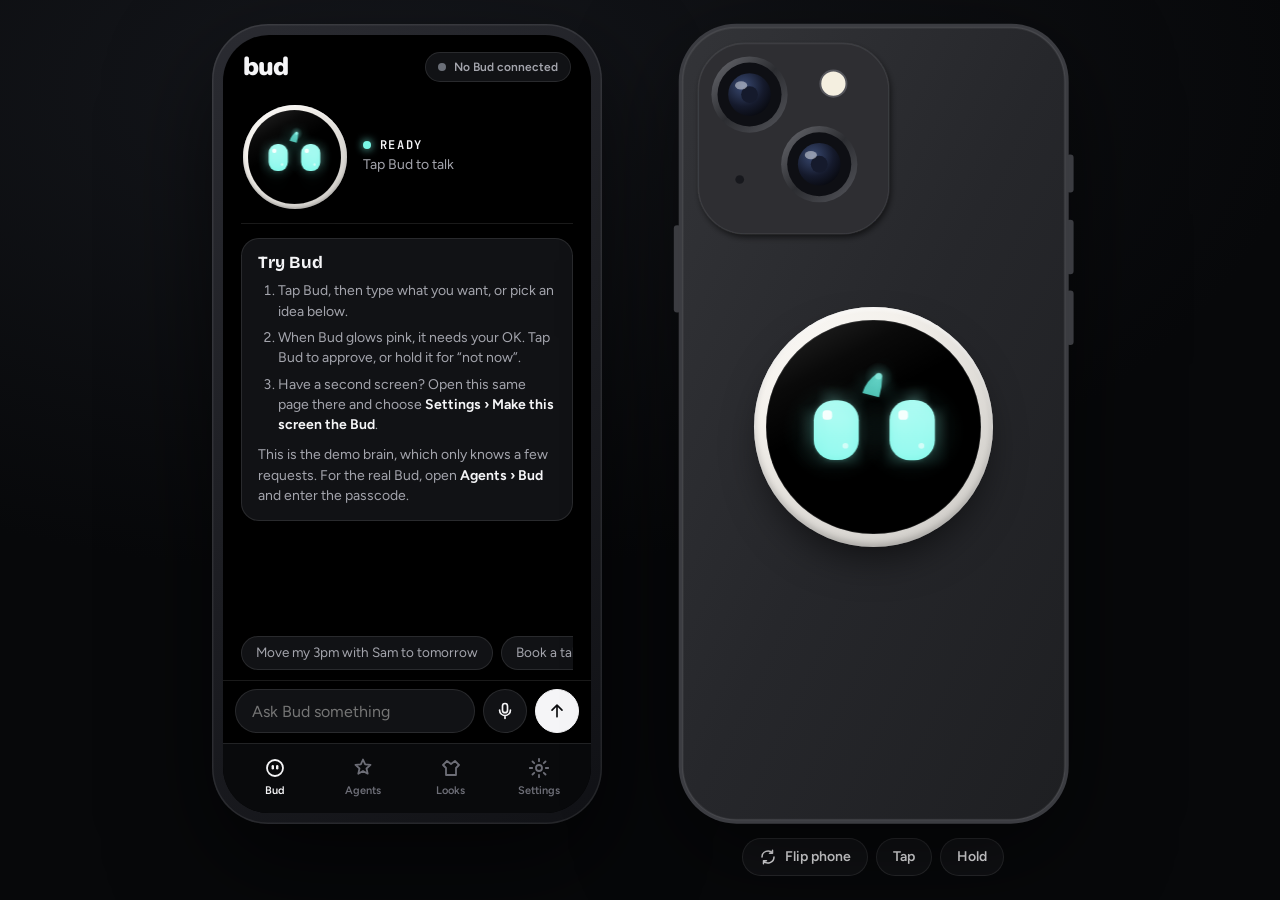
==== app/index.html @ 018431e0 "Publish meetbud.app (2026-10-30 19:27 UTC) Co-Authored-By: Claude Opus 5.5 <noreply@anthropic.com>" ====
<!doctype html>
<html lang="en">
<head>
<meta charset="utf-8">
<meta name="viewport" content="width=device-width, initial-scale=1, viewport-fit=cover">
<title>Bud</title>
<meta name="description" content="The Bud companion app prototype, with a Bud emulator.">
<meta name="theme-color" content="#000000">
<meta name="apple-mobile-web-app-capable" content="yes">
<meta name="mobile-web-app-capable" content="yes">
<meta name="apple-mobile-web-app-status-bar-style" content="black-translucent">
<meta name="apple-mobile-web-app-title" content="Bud">
<link rel="manifest" href="manifest.webmanifest">
<link rel="icon" href="icon.svg" type="image/svg+xml">
<link rel="apple-touch-icon" href="icon-180.png">
<link rel="preconnect" href="https://fonts.googleapis.com">
<link rel="preconnect" href="https://fonts.gstatic.com" crossorigin>
<link rel="stylesheet" href="https://fonts.googleapis.com/css2?family=Bricolage+Grotesque:opsz,wght@12..96,500..800&family=Figtree:wght@400..700&family=JetBrains+Mono:wght@500;600&family=Nunito:wght@800;900&display=swap">
<link rel="stylesheet" href="app.css">
</head>
<body>
<div class="studio" id="studio">
  <!-- ======================================================= the app -->
  <section class="phone" id="phone" aria-label="Bud app">
    <div class="app">
      <header class="bar">
        <span class="wordmark">bud</span>
        <button class="device-chip" id="deviceChip" type="button" data-go="settings"><span class="led"></span><span id="deviceText">No Bud connected</span></button>
      </header>

      <main class="pages">
        <!-- home -->
        <section class="page" id="page-home" aria-label="Home">
          <div class="home-top">
            <button class="bud bud-app" id="appBud" type="button" aria-label="Tap Bud to talk"><span class="bud-glass"><span class="bud-screen"></span></span></button>
            <div class="home-status">
              <p class="status" id="status"><span class="led"></span><span id="statusText">Ready</span></p>
              <p class="status-sub" id="statusSub">Tap Bud to talk</p>
            </div>
          </div>
          <div class="try" id="tryCard">
            <p class="try-t">Try Bud</p>
            <ol>
              <li>Tap Bud, then type what you want, or pick an idea below.</li>
              <li>When Bud glows pink, it needs your OK. Tap Bud to approve, or hold it for “not now”.</li>
              <li>Have a second screen? Open this same page there and choose <b>Settings › Make this screen the Bud</b>.</li>
            </ol>
            <p class="try-demo" id="tryDemo" hidden>This is the demo brain, which only knows a few requests. For the real Bud, open <b>Agents › Bud</b> and enter the passcode.</p>
          </div>
          <div class="feed" id="feed" aria-live="polite"></div>
          <div class="suggest" id="suggest" aria-label="Try saying"></div>
        </section>

        <!-- agents -->
        <section class="page" id="page-agents" aria-label="Agents" hidden>
          <h2>Bud’s brain</h2>
          <p class="hint">Bud works with the model you pick. Same tools, same approvals, any brain.</p>
          <div class="prov-list" id="provList" role="radiogroup" aria-label="Model"></div>
          <div class="prov-config" id="provConfig">
            <div class="field">
              <label for="provKey" id="provKeyLabel">API key</label>
              <input id="provKey" type="password" autocomplete="off" spellcheck="false" placeholder="Paste your key">
            </div>
            <div class="field">
              <label for="provModel">Model</label>
              <input id="provModel" type="text" autocomplete="off" spellcheck="false">
            </div>
            <p class="hint small" id="provNote">Your key stays in this browser and goes only to that provider. For a real launch, keys live on Bud’s server, not in the app.</p>
          </div>
          <h2>Your agents</h2>
          <p class="hint">Use ChatGPT, Claude or another agent? Connect it to Bud: it shows its work on Bud’s face and waits for your tap before it acts.</p>
          <div class="group">
            <label class="row"><span>Bud Connect</span><input type="checkbox" id="connectOn" role="switch"></label>
          </div>
          <div class="prov-config" id="connectConfig" hidden>
            <div class="field">
              <label for="connectServer">Server</label>
              <input id="connectServer" type="url" inputmode="url" autocomplete="off" spellcheck="false" placeholder="https://bud-connect.example.workers.dev">
            </div>
            <div class="field">
              <label for="connectUrl">Your connector link <span class="connect-id" id="connectId"></span></label>
              <input id="connectUrl" type="text" readonly spellcheck="false" placeholder="Appears once the server is set">
            </div>
            <div class="connect-actions">
              <button type="button" id="connectCopy">Copy link</button>
              <button type="button" id="connectNew">New link</button>
            </div>
            <button type="button" class="connect-move" id="connectMove">Use on another device</button>
            <p class="hint small">Add the link to your agent as a custom MCP connector, with no sign-in. Anyone with the link can show things on Bud and ask you questions, but only you can answer them. A new link turns the old one off.</p>
            <p class="hint small">The link belongs to this browser. To answer on your phone with the same link, use “Use on another device” and open what it copies there. Keep that one private: it can answer for you.</p>
          </div>
          <p class="hint small" id="connectStatus">Off.</p>
          <div class="agent-cards">
            <article class="agent-card">
              <div class="ac-head"><b>Claude</b><span class="badge">Beta</span></div>
              <p>Add your connector link as a custom connector in Claude. Claude then shows its progress on Bud and asks before it acts.</p>
            </article>
            <article class="agent-card">
              <div class="ac-head"><b>ChatGPT and Dots</b><span class="badge">To test</span></div>
              <p>Add the link as a custom connector in ChatGPT developer mode. Whether a Dot can use custom connectors is the next thing to test.</p>
            </article>
            <article class="agent-card">
              <div class="ac-head"><b>Meta Muse</b><span class="badge">Planned</span></div>
              <p>Muse takes connectors from outside developers through a review. Bud’s connector is the same link once Meta lets us in.</p>
            </article>
          </div>
        </section>

        <!-- looks -->
        <section class="page" id="page-looks" aria-label="Looks" hidden>
          <h2>Looks</h2>
          <p class="hint">Dress Bud up. It changes on your Bud right away.</p>
          <div class="look-grid" id="lookGrid"></div>
          <h2>Shell</h2>
          <div class="swatches" id="shellList"></div>
          <p class="hint small">Looks and shell colors are concepts. Which ones come with Bud is TBD.</p>
        </section>

        <!-- settings -->
        <section class="page" id="page-settings" aria-label="Settings" hidden>
          <h2>Device</h2>
          <div class="group">
            <div class="row"><span>Connected Bud</span><b id="setDevice">Virtual Bud</b></div>
            <button class="row link" id="useAsBud" type="button"><span>Make this screen the Bud</span><span class="chev">›</span></button>
            <a class="row link" id="emuLink" href="#device" target="_blank" rel="noopener"><span>Open a Bud emulator in a new tab</span><span class="chev">›</span></a>
            <button class="row link" id="pairBtn" type="button"><span>Connect Bud v1 over Bluetooth</span><span class="chev">›</span></button>
            <button class="row link" id="reconnectBudBtn" type="button"><span>Reconnect saved Bud</span><span class="chev">›</span></button>
            <button class="row link" id="disconnectBudBtn" type="button"><span>Disconnect Bud</span><span class="chev">›</span></button>
            <button class="row link" id="firmwareSimBtn" type="button"><span>Connect firmware simulator</span><span class="chev">›</span></button>
          </div>
          <p class="hint small" id="pairNote">Bud voice input needs a transcription service. You can use typed requests now. After you choose a Bud, this page retries its saved connection while visible and online. Disconnect Bud turns that off.</p>
          <h2>Bud’s voice</h2>
          <div class="group">
            <label class="row"><span>Speak replies out loud</span><input type="checkbox" id="setSpeak" role="switch"></label>
            <label class="row"><span>Speak from Bud’s speaker</span><input type="checkbox" id="setBudSpeaker" role="switch"></label>
            <div class="row"><span>Style</span><span class="seg" id="setStyle" role="radiogroup" aria-label="Voice style"></span></div>
            <label class="row"><span>Voice</span><select id="setVoice"></select></label>
            <label class="row" id="engineRow"><span>Natural voice (OpenAI)</span><input type="checkbox" id="setEngine" role="switch"></label>
            <button class="row link" id="voiceTest" type="button"><span>Hear Bud</span><span class="chev">›</span></button>
            <label class="row"><span>Bud sounds</span><input type="checkbox" id="setSounds" role="switch"></label>
          </div>
          <p class="hint small" id="voiceOutNote"></p>
          <h2>Listening</h2>
          <div class="group">
            <label class="row"><span>Mic</span><input type="checkbox" id="setMic" role="switch"></label>
            <label class="row" id="wakeRow"><span>Listen for “Hey Bud”</span><input type="checkbox" id="setWake" role="switch"></label>
            <label class="row" id="roomRow"><span>Remember what’s said nearby</span><input type="checkbox" id="setRoom" role="switch"></label>
          </div>
          <p class="hint small" id="voiceInNote"></p>
          <h2>Screen</h2>
          <div class="group">
            <label class="row"><span>Flip to wake</span><input type="checkbox" id="setFlip" role="switch"></label>
            <label class="row"><span>Screen rests after</span><select id="setTimeout"><option value="5">5 seconds</option><option value="8">8 seconds</option><option value="15">15 seconds</option><option value="30">30 seconds</option></select></label>
          </div>
          <h2>Demo data</h2>
          <div class="group">
            <button class="row link" id="resetBtn" type="button"><span>Reset calendar, lists and chat</span><span class="chev">›</span></button>
          </div>
          <p class="hint small">Bud prototype. The calendar, contacts and messages here are demo data stored in this browser.</p>
        </section>
      </main>

      <form class="composer" id="composer" autocomplete="off">
        <label class="sr" for="say">Ask Bud</label>
        <input id="say" type="text" placeholder="Ask Bud something" enterkeyhint="send">
        <button class="mic" id="micBtn" type="button" aria-label="Talk"><svg viewBox="0 0 24 24" aria-hidden="true"><rect x="9" y="3" width="6" height="11" rx="3"/><path d="M5.5 11a6.5 6.5 0 0 0 13 0M12 17.5V21"/></svg></button>
        <button class="send" id="sendBtn" type="submit" aria-label="Send"><svg viewBox="0 0 24 24" aria-hidden="true"><path d="M12 19V5M6 11l6-6 6 6"/></svg></button>
      </form>

      <nav class="tabbar" aria-label="Sections">
        <button type="button" data-go="home" aria-current="page"><svg viewBox="0 0 24 24" aria-hidden="true"><circle cx="12" cy="12" r="8"/><rect x="8.6" y="9" width="2.4" height="4.4" rx="1.2" fill="currentColor" stroke="none"/><rect x="13" y="9" width="2.4" height="4.4" rx="1.2" fill="currentColor" stroke="none"/></svg><span>Bud</span></button>
        <button type="button" data-go="agents"><svg viewBox="0 0 24 24" aria-hidden="true"><path d="M12 3.5l2.2 4.9 5.3.5-4 3.6 1.2 5.2L12 15l-4.7 2.7 1.2-5.2-4-3.6 5.3-.5z"/></svg><span>Agents</span></button>
        <button type="button" data-go="looks"><svg viewBox="0 0 24 24" aria-hidden="true"><path d="M8 5l4 3 4-3 4 4-3 3v7H7v-7L4 9z"/></svg><span>Looks</span></button>
        <button type="button" data-go="settings"><svg viewBox="0 0 24 24" aria-hidden="true"><circle cx="12" cy="12" r="3"/><path d="M12 2.8v2.4M12 18.8v2.4M2.8 12h2.4M18.8 12h2.4M5.5 5.5l1.7 1.7M16.8 16.8l1.7 1.7M5.5 18.5l1.7-1.7M16.8 7.2l1.7-1.7"/></svg><span>Settings</span></button>
      </nav>
    </div>
  </section>

  <!-- ============================================ the Bud emulator -->
  <section class="rig" id="rig" aria-label="Bud emulator">
    <div class="rig-head">
      <p class="rig-title">Bud emulator</p>
      <p class="rig-sub" id="rigSub">What the device on the back of your phone shows</p>
    </div>
    <div class="rig-stage" id="rigStage">
      <div class="rig-phone" id="rigPhone">
        <div class="rig-art" id="rigArt" aria-hidden="true"></div>
        <button class="bud bud-rig" id="rigBud" type="button" aria-label="Bud. Click to tap, press and hold to switch the mic"><span class="bud-glass"><span class="bud-screen"></span></span></button>
      </div>
    </div>
    <div class="rig-controls">
      <button class="pill" id="rigFlip" type="button" title="Flip the phone (F)"><svg viewBox="0 0 24 24" aria-hidden="true"><path d="M4 12a8 8 0 0 1 14-5.3M20 12a8 8 0 0 1-14 5.3M18 3v4h-4M6 21v-4h4"/></svg>Flip phone</button>
      <button class="pill" id="rigTap" type="button" title="Tap Bud (Space)">Tap</button>
      <button class="pill" id="rigHold" type="button" title="Press and hold Bud: mic on or off (H)">Hold</button>
      <button class="pill" id="backToApp" type="button" hidden>Back to the app</button>
    </div>
    <p class="rig-hint">Click Bud to tap it, press and hold for the mic. Keys: <kbd>Space</kbd> tap, <kbd>F</kbd> flip, <kbd>H</kbd> hold.</p>
    <p class="rig-link" id="rigLink"></p>
  </section>
</div>

<div class="toast" id="toast" role="status" aria-live="polite"></div>

<!-- lib/files.json: face, phones (tools/lib-files.mjs writes these tags) -->
<script src="../lib/core.js"></script>
<script src="../lib/themes.js"></script>
<script src="../lib/states/_kit.js"></script>
<script src="../lib/states/charging.js"></script>
<script src="../lib/states/cold.js"></script>
<script src="../lib/states/confused.js"></script>
<script src="../lib/states/dizzy.js"></script>
<script src="../lib/states/done.js"></script>
<script src="../lib/states/hello.js"></script>
<script src="../lib/states/hot.js"></script>
<script src="../lib/states/idle.js"></script>
<script src="../lib/states/listening.js"></script>
<script src="../lib/states/love.js"></script>
<script src="../lib/states/lowbattery.js"></script>
<script src="../lib/states/needsyou.js"></script>
<script src="../lib/states/privacy.js"></script>
<script src="../lib/states/recording.js"></script>
<script src="../lib/states/sleeping.js"></script>
<script src="../lib/states/speaking.js"></script>
<script src="../lib/states/thinking.js"></script>
<script src="../lib/states/working.js"></script>
<script src="../lib/pose.js"></script>
<script src="../lib/fidgets.js"></script>
<script src="../lib/transitions.js"></script>
<script src="../lib/face.js"></script>
<script src="../lib/fx.js"></script>
<script src="../lib/ambients/bats.js"></script>
<script src="../lib/ambients/confetti.js"></script>
<script src="../lib/ambients/fireflies.js"></script>
<script src="../lib/ambients/notes.js"></script>
<script src="../lib/ambients/petals.js"></script>
<script src="../lib/ambients/rain.js"></script>
<script src="../lib/ambients/snow.js"></script>
<script src="../lib/ambients/sparkles.js"></script>
<script src="../lib/ambients/stars.js"></script>
<script src="../lib/accessories/_kit.js"></script>
<script src="../lib/accessories/face/divingGoggles.js"></script>
<script src="../lib/accessories/face/operaGlasses.js"></script>
<script src="../lib/accessories/face/roundGlasses.js"></script>
<script src="../lib/accessories/face/snorkelMask.js"></script>
<script src="../lib/accessories/face/starGlasses.js"></script>
<script src="../lib/accessories/face/sunglasses.js"></script>
<script src="../lib/accessories/head/ballCap.js"></script>
<script src="../lib/accessories/head/beanie.js"></script>
<script src="../lib/accessories/head/beret.js"></script>
<script src="../lib/accessories/head/blossom.js"></script>
<script src="../lib/accessories/head/boater.js"></script>
<script src="../lib/accessories/head/bucketHat.js"></script>
<script src="../lib/accessories/head/bunnyEars.js"></script>
<script src="../lib/accessories/head/busby.js"></script>
<script src="../lib/accessories/head/catEars.js"></script>
<script src="../lib/accessories/head/cowboyHat.js"></script>
<script src="../lib/accessories/head/crown.js"></script>
<script src="../lib/accessories/head/edelweiss.js"></script>
<script src="../lib/accessories/head/gat.js"></script>
<script src="../lib/accessories/head/headphones.js"></script>
<script src="../lib/accessories/head/laurelWreath.js"></script>
<script src="../lib/accessories/head/newsboyCap.js"></script>
<script src="../lib/accessories/head/partyHat.js"></script>
<script src="../lib/accessories/head/pirateHat.js"></script>
<script src="../lib/accessories/head/rangerHat.js"></script>
<script src="../lib/accessories/head/strawHat.js"></script>
<script src="../lib/accessories/head/tricornHat.js"></script>
<script src="../lib/accessories/head/umbrella.js"></script>
<script src="../lib/accessories/head/witch.js"></script>
<script src="../lib/accessories/item/acorn.js"></script>
<script src="../lib/accessories/item/bagel.js"></script>
<script src="../lib/accessories/item/balloon.js"></script>
<script src="../lib/accessories/item/banhMi.js"></script>
<script src="../lib/accessories/item/beachBall.js"></script>
<script src="../lib/accessories/item/beignet.js"></script>
<script src="../lib/accessories/item/bibimbap.js"></script>
<script src="../lib/accessories/item/blueberries.js"></script>
<script src="../lib/accessories/item/brush.js"></script>
<script src="../lib/accessories/item/bubbleTea.js"></script>
<script src="../lib/accessories/item/buchae.js"></script>
<script src="../lib/accessories/item/bungeoppang.js"></script>
<script src="../lib/accessories/item/bus.js"></script>
<script src="../lib/accessories/item/cableCar.js"></script>
<script src="../lib/accessories/item/cactus.js"></script>
<script src="../lib/accessories/item/cannoli.js"></script>
<script src="../lib/accessories/item/canoe.js"></script>
<script src="../lib/accessories/item/chai.js"></script>
<script src="../lib/accessories/item/cherryBranch.js"></script>
<script src="../lib/accessories/item/chowder.js"></script>
<script src="../lib/accessories/item/churro.js"></script>
<script src="../lib/accessories/item/clownfish.js"></script>
<script src="../lib/accessories/item/coffee.js"></script>
<script src="../lib/accessories/item/cottonCandy.js"></script>
<script src="../lib/accessories/item/croissant.js"></script>
<script src="../lib/accessories/item/custardTart.js"></script>
<script src="../lib/accessories/item/dango.js"></script>
<script src="../lib/accessories/item/deepDish.js"></script>
<script src="../lib/accessories/item/deer.js"></script>
<script src="../lib/accessories/item/dimSum.js"></script>
<script src="../lib/accessories/item/dolphin.js"></script>
<script src="../lib/accessories/item/duckling.js"></script>
<script src="../lib/accessories/item/eomuk.js"></script>
<script src="../lib/accessories/item/flamingo.js"></script>
<script src="../lib/accessories/item/gelato.js"></script>
<script src="../lib/accessories/item/giraffe.js"></script>
<script src="../lib/accessories/item/globes.js"></script>
<script src="../lib/accessories/item/goldenGate.js"></script>
<script src="../lib/accessories/item/guitar.js"></script>
<script src="../lib/accessories/item/gyeongjuBread.js"></script>
<script src="../lib/accessories/item/hallabong.js"></script>
<script src="../lib/accessories/item/hareubang.js"></script>
<script src="../lib/accessories/item/kimbap.js"></script>
<script src="../lib/accessories/item/koala.js"></script>
<script src="../lib/accessories/item/lantern.js"></script>
<script src="../lib/accessories/item/libertyBell.js"></script>
<script src="../lib/accessories/item/library.js"></script>
<script src="../lib/accessories/item/lighthouse.js"></script>
<script src="../lib/accessories/item/llama.js"></script>
<script src="../lib/accessories/item/lotus.js"></script>
<script src="../lib/accessories/item/loveLock.js"></script>
<script src="../lib/accessories/item/manatee.js"></script>
<script src="../lib/accessories/item/mapleSyrup.js"></script>
<script src="../lib/accessories/item/matcha.js"></script>
<script src="../lib/accessories/item/mintTea.js"></script>
<script src="../lib/accessories/item/mosaicLizard.js"></script>
<script src="../lib/accessories/item/onigiri.js"></script>
<script src="../lib/accessories/item/orchid.js"></script>
<script src="../lib/accessories/item/panda.js"></script>
<script src="../lib/accessories/item/paperBoat.js"></script>
<script src="../lib/accessories/item/penguin.js"></script>
<script src="../lib/accessories/item/pennants.js"></script>
<script src="../lib/accessories/item/pouch.js"></script>
<script src="../lib/accessories/item/pretzel.js"></script>
<script src="../lib/accessories/item/protea.js"></script>
<script src="../lib/accessories/item/puffin.js"></script>
<script src="../lib/accessories/item/pumpkin.js"></script>
<script src="../lib/accessories/item/ramyeon.js"></script>
<script src="../lib/accessories/item/rocket.js"></script>
<script src="../lib/accessories/item/sailboat.js"></script>
<script src="../lib/accessories/item/seaTurtle.js"></script>
<script src="../lib/accessories/item/showTicket.js"></script>
<script src="../lib/accessories/item/slideRule.js"></script>
<script src="../lib/accessories/item/spyglass.js"></script>
<script src="../lib/accessories/item/surfboard.js"></script>
<script src="../lib/accessories/item/swan.js"></script>
<script src="../lib/accessories/item/swimRing.js"></script>
<script src="../lib/accessories/item/taco.js"></script>
<script src="../lib/accessories/item/takoyaki.js"></script>
<script src="../lib/accessories/item/teacup.js"></script>
<script src="../lib/accessories/item/telescope.js"></script>
<script src="../lib/accessories/item/torch.js"></script>
<script src="../lib/accessories/item/tteokbokki.js"></script>
<script src="../lib/accessories/item/tulip.js"></script>
<script src="../lib/accessories/item/waffle.js"></script>
<script src="../lib/accessories/neck/bestBuds.js"></script>
<script src="../lib/accessories/neck/bowtie.js"></script>
<script src="../lib/accessories/neck/crimsonScarf.js"></script>
<script src="../lib/accessories/neck/lei.js"></script>
<script src="../lib/accessories/neck/norigae.js"></script>
<script src="../lib/accessories/neck/saekdong.js"></script>
<script src="../lib/accessories/neck/scarf.js"></script>
<script src="../lib/accessories/neck/schoolScarves.js"></script>
<script src="../lib/accessories/neck/tartanScarf.js"></script>
<script src="../lib/looks.js"></script>
<script src="../lib/characters/eyes.js"></script>
<script src="../lib/characters/skins.js"></script>
<script src="../lib/screen.js"></script>
<script src="../lib/phones.js"></script>
<!-- end of lib/files.json -->
<script src="link.js"></script>
<script src="voice.js"></script>
<script src="agent.js"></script>
<script src="connect.js"></script>
<script src="app.js"></script>
</body>
</html>
---- app/app.css ----
/* Bud companion app prototype.
 * Layout: on a computer, the app sits in a phone frame beside a Bud emulator; on a phone,
 * the app fills the screen; with #device the page becomes the Bud emulator alone.
 */
:root {
  --oled: #000000;
  --bg: #07080a;
  --card: #111215;
  --card-2: #1a1b20;
  --line: rgba(255, 255, 255, 0.1);
  --ink: #f5f5f7;
  --ink-2: #a4a5ad;
  --ink-3: #6d6e77;
  --teal: #79f7e6;
  --teal-ink: #0b8a7c;
  --listen: #4aa8ff;
  --think: #ff9a2e;
  --work: #ffb547;
  --needs: #ff5fb0;
  --done: #ffd84d;
  --mic: #9aa3b5;
  --display: "Bricolage Grotesque", -apple-system, BlinkMacSystemFont, system-ui, sans-serif;
  --text: "Figtree", -apple-system, BlinkMacSystemFont, system-ui, sans-serif;
  --mono: "JetBrains Mono", ui-monospace, Menlo, monospace;
  --word: "Nunito", "Arial Rounded MT Bold", ui-rounded, system-ui, sans-serif;
  --ease: cubic-bezier(0.2, 0.7, 0.2, 1);
  color-scheme: dark;
}
* { box-sizing: border-box; }
html, body { height: 100%; }
body { margin: 0; background: radial-gradient(120% 90% at 30% 10%, #15171c, var(--bg) 60%); color: var(--ink); font: 400 15px/1.45 var(--text); -webkit-font-smoothing: antialiased; overflow: hidden; }
button, input, select { font: inherit; color: inherit; }
[hidden] { display: none !important; }
.sr { position: absolute !important; width: 1px; height: 1px; overflow: hidden; clip: rect(0 0 0 0); white-space: nowrap; }
:focus-visible { outline: 2px solid var(--teal); outline-offset: 2px; border-radius: 8px; }
svg { display: block; }

/* ------------------------------------------------------------ layout */
/* The app (the phone's screen) and the emulator (the same phone from the back) are one size,
   with room under the back for the emulator's buttons. */
.studio {
  --ph: min(844px, calc(100vh - 48px - 52px));
  --ph: min(844px, calc(100dvh - 48px - 52px));
  height: 100%; display: flex; flex-wrap: wrap; align-items: flex-start; align-content: center; justify-content: center;
  gap: 0 clamp(32px, 6vw, 96px); padding: 24px;
}
.phone { flex: none; width: 390px; height: var(--ph); padding: 11px; border-radius: 56px; background: linear-gradient(145deg, #2a2b31, #111216); box-shadow: 0 40px 100px rgba(0, 0, 0, 0.6), inset 0 0 0 1.5px rgba(255, 255, 255, 0.08); }
.app { position: relative; height: 100%; display: flex; flex-direction: column; border-radius: 46px; overflow: hidden; background: var(--oled); }
.rig { flex: none; display: grid; justify-items: center; gap: 14px; }

@media (max-width: 979px) {
  body { background: var(--oled); }
  .studio { padding: 0; display: block; }
  .phone { width: 100%; height: 100%; padding: 0; border-radius: 0; background: none; box-shadow: none; }
  .app { border-radius: 0; padding-top: env(safe-area-inset-top, 0px); padding-bottom: env(safe-area-inset-bottom, 0px); }
  .rig { display: none; }
}
/* the page as the Bud device itself: no phone drawn around it, Bud fills the screen */
.studio.device-mode { display: grid; place-items: center; padding: 24px; }
.studio.device-mode .phone { display: none; }
.studio.device-mode .rig { display: grid; width: min(560px, 100%); gap: 18px; }
.studio.device-mode .rig-phone { width: auto; height: auto; display: grid; place-items: center; padding: 12px 0 20px; }
.studio.device-mode .rig-art { display: none; }
.studio.device-mode .rig-phone .bud-rig { position: relative; left: auto; top: auto; margin: 0; --d: min(78vw, 60vh, 420px); }
.studio:not(.device-mode) .rig-head,
.studio:not(.device-mode) .rig-hint,
.studio:not(.device-mode) .rig-link { display: none; }

/* -------------------------------------------------------------- bar */
.bar { flex: none; height: 58px; display: flex; align-items: center; justify-content: space-between; padding: 6px 20px 0; }
.wordmark { font: 900 26px/1 var(--word); letter-spacing: -0.04em; }
.device-chip { display: inline-flex; align-items: center; gap: 8px; height: 30px; padding: 0 12px; border-radius: 999px; border: 1px solid var(--line); background: var(--card); font: 600 12px/1 var(--text); color: var(--ink-2); cursor: pointer; }
.led { width: 8px; height: 8px; border-radius: 50%; background: var(--c, var(--teal)); box-shadow: 0 0 8px var(--c, var(--teal)); flex: none; }

/* ------------------------------------------------------------- pages */
.pages { flex: 1; min-height: 0; overflow: hidden; position: relative; }
.page { position: absolute; inset: 0; overflow-y: auto; padding: 4px 18px 18px; -webkit-overflow-scrolling: touch; }
.page h2 { margin: 22px 2px 8px; font: 700 22px/1.15 var(--display); letter-spacing: -0.02em; }
.page h2:first-child { margin-top: 8px; }
.hint { margin: 0 2px 12px; color: var(--ink-2); font-size: 14px; }
.hint.small { font-size: 12.5px; color: var(--ink-3); margin-top: 10px; }

/* home */
#page-home { display: flex; flex-direction: column; padding-bottom: 8px; }
.home-top { position: sticky; top: -4px; z-index: 2; display: flex; align-items: center; gap: 16px; padding: 8px 2px 14px; border-bottom: 1px solid var(--line); background: var(--oled); }
.home-status { display: grid; gap: 4px; min-width: 0; }
.status { display: inline-flex; align-items: center; gap: 9px; margin: 0; font: 600 12px/1 var(--mono); letter-spacing: 0.14em; text-transform: uppercase; color: var(--ink); }
.status-sub { margin: 0; color: var(--ink-2); font-size: 14px; overflow: hidden; text-overflow: ellipsis; white-space: nowrap; }
.feed { flex: 1; display: flex; flex-direction: column; gap: 10px; padding: 14px 0 10px; }
.try { margin: 14px 0 4px; padding: 14px 16px; border-radius: 18px; background: var(--card); border: 1px solid var(--line); }
.try-t { margin: 0 0 8px; font: 700 17px/1.2 var(--display); }
.try ol { margin: 0; padding-left: 20px; display: grid; gap: 6px; color: var(--ink-2); font-size: 14px; }
.try b { color: var(--ink); font-weight: 650; }
.msg { max-width: 84%; padding: 10px 14px; border-radius: 20px; font-size: 15.5px; line-height: 1.35; animation: pop 0.28s var(--ease); }
.msg.from-you { align-self: flex-end; background: var(--ink); color: #0b0c0e; border-bottom-right-radius: 6px; }
.msg.from-bud { align-self: flex-start; background: var(--card-2); border: 1px solid var(--line); border-bottom-left-radius: 6px; }
.msg.err { border-color: rgba(255, 95, 176, 0.4); }
.act { align-self: flex-start; display: inline-flex; align-items: center; gap: 8px; font: 600 11px/1.2 var(--mono); letter-spacing: 0.12em; text-transform: uppercase; color: var(--ink-2); animation: pop 0.28s var(--ease); }
.ask { align-self: stretch; display: grid; gap: 10px; padding: 14px; border-radius: 20px; background: var(--card); border: 1px solid rgba(255, 95, 176, 0.35); box-shadow: 0 0 0 4px rgba(255, 95, 176, 0.06); animation: pop 0.28s var(--ease); }
.ask p { margin: 0; }
.ask .ask-t { display: flex; align-items: center; gap: 8px; font: 650 16px/1.2 var(--display); }
.ask .ask-d { color: var(--ink-2); font-size: 14.5px; }
.ask .ask-b { display: flex; gap: 8px; }
.ask button { flex: 1; height: 40px; border-radius: 12px; border: 1px solid var(--line); background: var(--card-2); cursor: pointer; font-weight: 650; }
.ask button.yes { background: var(--ink); color: #0b0c0e; border-color: var(--ink); }
.ask.done { opacity: 0.55; box-shadow: none; border-color: var(--line); }
.ask.done button { display: none; }
.ask .ask-r { font: 600 11px/1 var(--mono); letter-spacing: 0.12em; text-transform: uppercase; color: var(--ink-3); }
@keyframes pop { from { opacity: 0; transform: translateY(6px); } to { opacity: 1; transform: none; } }
.suggest { flex: none; display: flex; gap: 8px; overflow-x: auto; padding: 4px 0 2px; scrollbar-width: none; }
.suggest::-webkit-scrollbar { display: none; }
.suggest button { flex: none; height: 34px; padding: 0 14px; border-radius: 999px; border: 1px solid var(--line); background: var(--card); color: var(--ink-2); font-size: 13.5px; cursor: pointer; white-space: nowrap; }
.suggest button:hover { color: var(--ink); }

/* composer */
.composer { flex: none; display: flex; align-items: center; gap: 8px; padding: 8px 12px 10px; border-top: 1px solid var(--line); background: var(--oled); }
.composer input { flex: 1; min-width: 0; height: 44px; padding: 0 16px; border-radius: 22px; border: 1px solid var(--line); background: var(--card); font-size: 16px; }
.composer input:focus { outline: none; border-color: rgba(121, 247, 230, 0.6); }
.composer button { flex: none; width: 44px; height: 44px; border-radius: 50%; border: 1px solid var(--line); background: var(--card); display: grid; place-items: center; cursor: pointer; }
.composer button svg { width: 20px; height: 20px; fill: none; stroke: currentColor; stroke-width: 2; stroke-linecap: round; stroke-linejoin: round; }
.composer .send { background: var(--ink); color: #0b0c0e; border-color: var(--ink); }
.composer .mic.on { background: var(--listen); border-color: var(--listen); color: #04121f; }
.app.not-home .composer { display: none; }

/* tab bar */
.tabbar { flex: none; display: grid; grid-template-columns: repeat(4, 1fr); padding: 6px 8px 8px; border-top: 1px solid var(--line); background: rgba(10, 11, 13, 0.96); }
.tabbar button { display: grid; justify-items: center; gap: 3px; padding: 6px 0; border: 0; background: none; color: var(--ink-3); font-size: 11px; font-weight: 600; cursor: pointer; }
.tabbar button svg { width: 24px; height: 24px; fill: none; stroke: currentColor; stroke-width: 1.8; stroke-linecap: round; stroke-linejoin: round; }
.tabbar button[aria-current="page"] { color: var(--ink); }

/* agents */
.prov-list { display: grid; gap: 8px; }
.prov { display: grid; grid-template-columns: auto 1fr; gap: 2px 12px; align-items: center; padding: 12px 14px; border-radius: 16px; border: 1px solid var(--line); background: var(--card); cursor: pointer; text-align: left; }
.prov input { grid-row: span 2; accent-color: var(--teal); width: 18px; height: 18px; }
.prov b { font-weight: 650; }
.prov small { color: var(--ink-3); font-size: 12.5px; }
.prov.on { border-color: rgba(121, 247, 230, 0.55); }
.prov.off { opacity: 0.45; cursor: not-allowed; }
.prov-config { margin-top: 12px; padding: 14px; border-radius: 16px; background: var(--card); border: 1px solid var(--line); display: grid; gap: 10px; }
.field { display: grid; gap: 6px; }
.field label { font: 600 11px/1 var(--mono); letter-spacing: 0.12em; text-transform: uppercase; color: var(--ink-3); }
.field input { height: 42px; padding: 0 12px; border-radius: 12px; border: 1px solid var(--line); background: var(--oled); }
.agent-cards { display: grid; gap: 8px; }
.agent-card { padding: 14px; border-radius: 16px; background: var(--card); border: 1px solid var(--line); }
.agent-card p { margin: 6px 0 0; color: var(--ink-2); font-size: 13.5px; }
.ac-head { display: flex; align-items: center; justify-content: space-between; gap: 8px; }
.connect-actions { display: flex; gap: 8px; }
.connect-actions button, .connect-move { flex: 1; height: 40px; border-radius: 12px; border: 1px solid var(--line); background: var(--card-2); color: var(--ink); cursor: pointer; font-weight: 650; }
.connect-move { width: 100%; margin-top: 8px; }
#connectUrl { font: 500 12.5px/1 var(--mono); }
.connect-id { float: right; font: 500 11px/1 var(--mono); letter-spacing: 0.04em; text-transform: none; color: var(--ink-3); }
#connectConfig + #connectStatus, .group + #connectStatus { margin-bottom: 14px; }
.badge { font: 600 10.5px/1 var(--mono); letter-spacing: 0.12em; text-transform: uppercase; color: var(--ink-3); border: 1px solid var(--line); border-radius: 999px; padding: 5px 8px; }

/* looks */
.look-grid { display: grid; grid-template-columns: repeat(2, minmax(0, 1fr)); gap: 10px; }
.look { display: grid; justify-items: center; gap: 8px; padding: 14px 8px 12px; border-radius: 18px; border: 1px solid var(--line); background: var(--card); cursor: pointer; }
.look[aria-pressed="true"] { border-color: rgba(121, 247, 230, 0.6); box-shadow: inset 0 0 0 1px rgba(121, 247, 230, 0.6); }
.look .bud { --d: 92px; }
.look span { font-size: 13.5px; font-weight: 600; }
.swatches { display: flex; flex-wrap: wrap; gap: 10px; }
.swatch { width: 36px; height: 36px; border-radius: 50%; border: 0; background: var(--s); cursor: pointer; box-shadow: inset 0 0 0 1px rgba(0, 0, 0, 0.2); }
.swatch[aria-pressed="true"] { box-shadow: 0 0 0 2px var(--oled), 0 0 0 4px var(--ink); }

/* settings */
.group { border-radius: 16px; background: var(--card); border: 1px solid var(--line); overflow: hidden; }
.row { display: flex; align-items: center; justify-content: space-between; gap: 12px; min-height: 50px; padding: 0 14px; border: 0; border-bottom: 1px solid var(--line); background: none; width: 100%; text-align: left; color: var(--ink); text-decoration: none; cursor: default; }
.row:last-child { border-bottom: 0; }
.row.link { cursor: pointer; }
.row b { font-weight: 600; color: var(--ink-2); }
.row select { max-width: 55%; height: 32px; border-radius: 8px; border: 1px solid var(--line); background: var(--oled); padding: 0 8px; }
.row input[type="checkbox"] { appearance: none; width: 46px; height: 28px; border-radius: 999px; background: #3a3b42; position: relative; cursor: pointer; transition: background-color 0.2s; flex: none; }
.row input[type="checkbox"]::after { content: ""; position: absolute; left: 3px; top: 3px; width: 22px; height: 22px; border-radius: 50%; background: #fff; transition: transform 0.2s var(--ease); }
.row input[type="checkbox"]:checked { background: var(--teal-ink); }
.row input[type="checkbox"]:checked::after { transform: translateX(18px); }
.chev { color: var(--ink-3); font-size: 20px; }
.seg { display: inline-flex; padding: 3px; gap: 2px; border-radius: 10px; background: var(--oled); border: 1px solid var(--line); }
.seg button { height: 28px; padding: 0 11px; border: 0; border-radius: 7px; background: none; color: var(--ink-2); font-size: 13.5px; font-weight: 600; cursor: pointer; }
.seg button[aria-checked="true"] { background: var(--card-2); color: var(--ink); box-shadow: inset 0 0 0 1px var(--line); }
.row.off { opacity: 0.45; }
.row.off input { cursor: not-allowed; }

/* ------------------------------------------------------------ device */
.bud {
  --d: 300px;
  --shell: #f4f1ec;
  position: relative; display: block; flex: none; width: var(--d); aspect-ratio: 1; border-radius: 50%; border: 0; padding: 0; cursor: pointer;
  background: radial-gradient(circle at 30% 24%, color-mix(in srgb, var(--shell) 55%, #fff) 0%, var(--shell) 34%, color-mix(in srgb, var(--shell) 80%, #000) 100%);
  box-shadow: 0 calc(var(--d) * 0.08) calc(var(--d) * 0.18) calc(var(--d) * -0.06) rgba(0, 0, 0, 0.7), inset 0 calc(var(--d) * -0.014) calc(var(--d) * 0.028) rgba(0, 0, 0, 0.2), inset 0 calc(var(--d) * 0.01) calc(var(--d) * 0.016) rgba(255, 255, 255, 0.75);
  transition: transform 0.25s var(--ease), background 0.4s;
  -webkit-tap-highlight-color: transparent;
}
.bud:active { transform: scale(0.97); }
.bud-glass { position: absolute; inset: 5.2%; border-radius: 50%; overflow: hidden; background: #000; box-shadow: inset 0 0 0 calc(var(--d) * 0.003) rgba(255, 255, 255, 0.14); }
.bud-screen { position: absolute; inset: 2.6%; border-radius: 50%; overflow: hidden; }
.bud-glass::after { content: ""; position: absolute; inset: 0; border-radius: 50%; pointer-events: none; background: linear-gradient(152deg, rgba(255, 255, 255, 0.16) 0%, rgba(255, 255, 255, 0.04) 24%, transparent 42%); }
.bud-app { --d: 104px; }

.rig-head { text-align: center; }
.rig-title { margin: 0; font: 600 12px/1 var(--mono); letter-spacing: 0.14em; text-transform: uppercase; color: var(--ink-2); }
.rig-sub { margin: 8px 0 0; color: var(--ink-3); font-size: 13.5px; }
.rig-stage { position: relative; display: grid; place-items: center; width: 100%; }
/* drawn in millimeters by app.js: a 6.1-inch class phone, Bud 44 mm across, below the camera */
.rig-phone { position: relative; width: 390px; height: var(--ph); }
.rig-art { position: absolute; inset: 0; filter: drop-shadow(0 30px 50px rgba(0, 0, 0, 0.55)); }
.rig-art svg { position: absolute; display: block; }
.rig-phone .bud-rig { position: absolute; left: var(--bx, 50%); top: var(--by, 50%); --d: var(--bd, 240px); margin: calc(var(--bd, 240px) / -2) 0 0 calc(var(--bd, 240px) / -2); }
.rig.flipping .rig-phone { animation: flip 0.7s var(--ease); }
@keyframes flip { 0% { transform: perspective(900px) rotateY(0); } 45% { transform: perspective(900px) rotateY(90deg) scale(0.96); } 55% { transform: perspective(900px) rotateY(-90deg) scale(0.96); } 100% { transform: perspective(900px) rotateY(0); } }
.rig-controls { display: flex; gap: 8px; flex-wrap: wrap; justify-content: center; }
.pill { display: inline-flex; align-items: center; gap: 8px; height: 38px; padding: 0 16px; border-radius: 999px; border: 1px solid var(--line); background: var(--card); color: var(--ink); cursor: pointer; font-weight: 600; font-size: 14px; }
.pill svg { width: 18px; height: 18px; fill: none; stroke: currentColor; stroke-width: 2; stroke-linecap: round; stroke-linejoin: round; }
.rig-hint, .rig-link { margin: 0; text-align: center; color: var(--ink-3); font-size: 12.5px; max-width: 40ch; }
.rig-hint kbd { font: 600 11px/1 var(--mono); padding: 2px 5px; border-radius: 5px; border: 1px solid var(--line); color: var(--ink-2); }

/* toast */
.toast { position: fixed; left: 50%; bottom: calc(24px + env(safe-area-inset-bottom, 0px)); transform: translate(-50%, 20px); opacity: 0; padding: 10px 16px; border-radius: 14px; background: rgba(30, 31, 36, 0.95); border: 1px solid var(--line); font-size: 14px; transition: opacity 0.25s, transform 0.25s var(--ease); pointer-events: none; z-index: 9; max-width: calc(100vw - 32px); }
.toast.on { opacity: 1; transform: translate(-50%, 0); }
@media (prefers-reduced-motion: reduce) { *, *::before, *::after { animation-duration: 0.01ms !important; transition-duration: 0.01ms !important; } }

.try-demo { margin: 10px 0 0; color: var(--ink-2); font-size: 14px; }

/* the device chip's dot follows the real Bud's connection */
.device-chip[data-state='hearing'] .led, .device-chip[data-state='connected'] .led { --c: #4ade80; }
.device-chip[data-state='connecting'] .led { --c: #fbbf24; }
.device-chip[data-state='disconnected'] .led { --c: #f87171; }
.device-chip[data-state='disconnected'] { color: var(--ink); }
/* no real Bud: a plain grey dot, so it never looks connected */
.device-chip[data-state='virtual'] .led { --c: #6b6f78; box-shadow: none; }
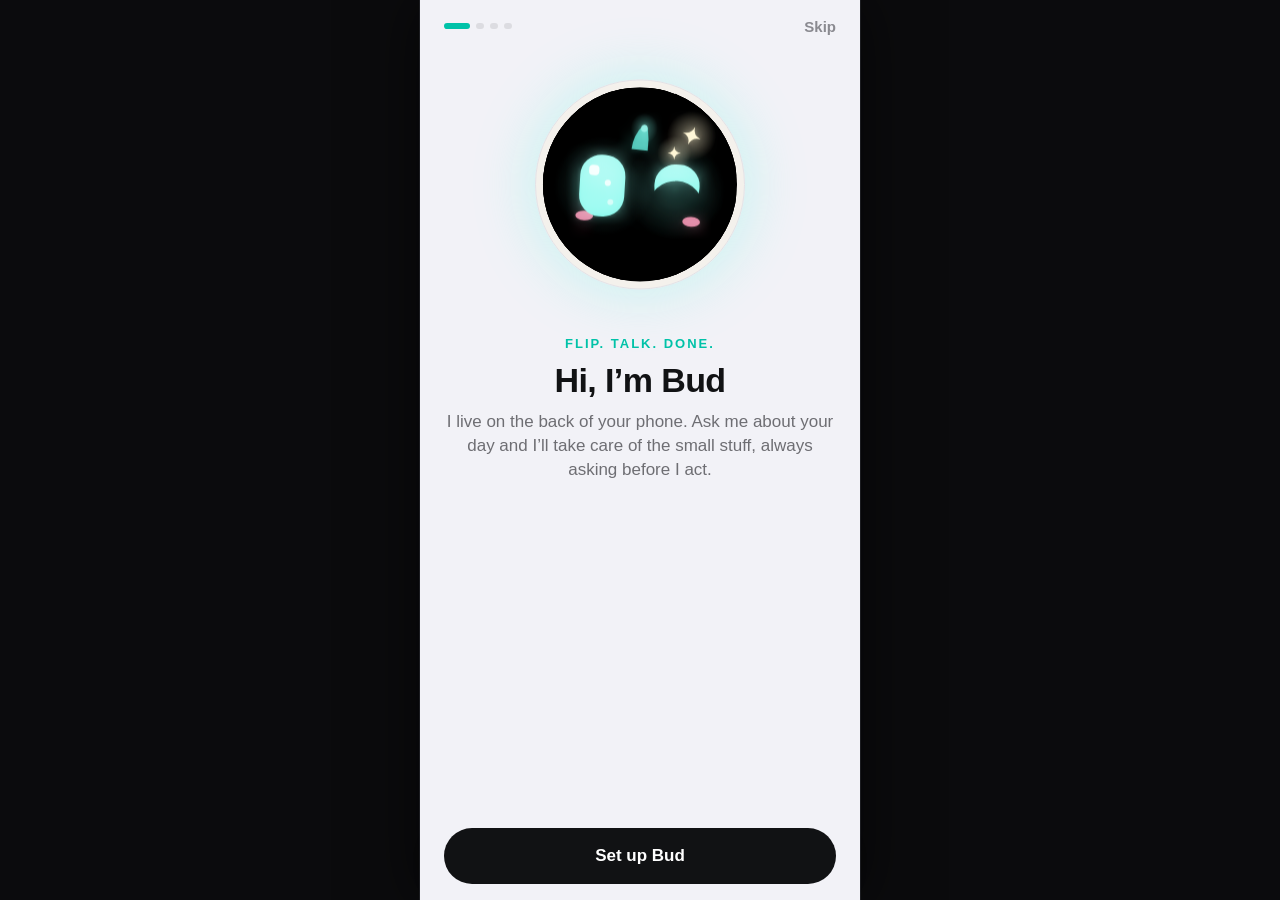
==== commit e3762a41: "Publish meetbud.app (2026-11-02 06:28 UTC) Co-Authored-By: Claude Opus 5.5 <noreply@anthropic.com>" ====
--- a/app/index.html
+++ b/app/index.html
@@ -1,376 +1,35 @@
 <!doctype html>
 <html lang="en">
-<head>
-<meta charset="utf-8">
-<meta name="viewport" content="width=device-width, initial-scale=1, viewport-fit=cover">
-<title>Bud</title>
-<meta name="description" content="The Bud companion app prototype, with a Bud emulator.">
-<meta name="theme-color" content="#000000">
-<meta name="apple-mobile-web-app-capable" content="yes">
-<meta name="mobile-web-app-capable" content="yes">
-<meta name="apple-mobile-web-app-status-bar-style" content="black-translucent">
-<meta name="apple-mobile-web-app-title" content="Bud">
-<link rel="manifest" href="manifest.webmanifest">
-<link rel="icon" href="icon.svg" type="image/svg+xml">
-<link rel="apple-touch-icon" href="icon-180.png">
-<link rel="preconnect" href="https://fonts.googleapis.com">
-<link rel="preconnect" href="https://fonts.gstatic.com" crossorigin>
-<link rel="stylesheet" href="https://fonts.googleapis.com/css2?family=Bricolage+Grotesque:opsz,wght@12..96,500..800&family=Figtree:wght@400..700&family=JetBrains+Mono:wght@500;600&family=Nunito:wght@800;900&display=swap">
-<link rel="stylesheet" href="app.css">
-</head>
-<body>
-<div class="studio" id="studio">
-  <!-- ======================================================= the app -->
-  <section class="phone" id="phone" aria-label="Bud app">
-    <div class="app">
-      <header class="bar">
-        <span class="wordmark">bud</span>
-        <button class="device-chip" id="deviceChip" type="button" data-go="settings"><span class="led"></span><span id="deviceText">No Bud connected</span></button>
-      </header>
+  <head>
+    <meta charset="utf-8" />
+    <meta httpEquiv="X-UA-Compatible" content="IE=edge" />
+    <meta name="viewport" content="width=device-width, initial-scale=1, shrink-to-fit=no" />
+    <title>Bud</title>
+    <!-- The `react-native-web` recommended style reset: https://necolas.github.io/react-native-web/docs/setup/#root-element -->
+    <style id="expo-reset">
+      /* These styles make the body full-height */
+      html,
+      body {
+        height: 100%;
+      }
+      /* These styles disable body scrolling if you are using <ScrollView> */
+      body {
+        overflow: hidden;
+      }
+      /* These styles make the root element full-height */
+      #root {
+        display: flex;
+        height: 100%;
+        flex: 1;
+      }
+    </style>
+  <link rel="icon" href="/app/favicon.ico"/><meta name="description" content="Bud, the tiny AI agent on the back of your phone: talk to it, dress it up, find pieces around the world."><meta name="theme-color" content="#000000"><style>@media (min-width: 560px) { html, body { background: #0b0b0d; } #root { max-width: 440px; margin: 0 auto; box-shadow: 0 0 0 1px #1c1d21, 0 0 60px rgba(0,0,0,0.6); } }</style></head>
 
-      <main class="pages">
-        <!-- home -->
-        <section class="page" id="page-home" aria-label="Home">
-          <div class="home-top">
-            <button class="bud bud-app" id="appBud" type="button" aria-label="Tap Bud to talk"><span class="bud-glass"><span class="bud-screen"></span></span></button>
-            <div class="home-status">
-              <p class="status" id="status"><span class="led"></span><span id="statusText">Ready</span></p>
-              <p class="status-sub" id="statusSub">Tap Bud to talk</p>
-            </div>
-          </div>
-          <div class="try" id="tryCard">
-            <p class="try-t">Try Bud</p>
-            <ol>
-              <li>Tap Bud, then type what you want, or pick an idea below.</li>
-              <li>When Bud glows pink, it needs your OK. Tap Bud to approve, or hold it for “not now”.</li>
-              <li>Have a second screen? Open this same page there and choose <b>Settings › Make this screen the Bud</b>.</li>
-            </ol>
-            <p class="try-demo" id="tryDemo" hidden>This is the demo brain, which only knows a few requests. For the real Bud, open <b>Agents › Bud</b> and enter the passcode.</p>
-          </div>
-          <div class="feed" id="feed" aria-live="polite"></div>
-          <div class="suggest" id="suggest" aria-label="Try saying"></div>
-        </section>
-
-        <!-- agents -->
-        <section class="page" id="page-agents" aria-label="Agents" hidden>
-          <h2>Bud’s brain</h2>
-          <p class="hint">Bud works with the model you pick. Same tools, same approvals, any brain.</p>
-          <div class="prov-list" id="provList" role="radiogroup" aria-label="Model"></div>
-          <div class="prov-config" id="provConfig">
-            <div class="field">
-              <label for="provKey" id="provKeyLabel">API key</label>
-              <input id="provKey" type="password" autocomplete="off" spellcheck="false" placeholder="Paste your key">
-            </div>
-            <div class="field">
-              <label for="provModel">Model</label>
-              <input id="provModel" type="text" autocomplete="off" spellcheck="false">
-            </div>
-            <p class="hint small" id="provNote">Your key stays in this browser and goes only to that provider. For a real launch, keys live on Bud’s server, not in the app.</p>
-          </div>
-          <h2>Your agents</h2>
-          <p class="hint">Use ChatGPT, Claude or another agent? Connect it to Bud: it shows its work on Bud’s face and waits for your tap before it acts.</p>
-          <div class="group">
-            <label class="row"><span>Bud Connect</span><input type="checkbox" id="connectOn" role="switch"></label>
-          </div>
-          <div class="prov-config" id="connectConfig" hidden>
-            <div class="field">
-              <label for="connectServer">Server</label>
-              <input id="connectServer" type="url" inputmode="url" autocomplete="off" spellcheck="false" placeholder="https://bud-connect.example.workers.dev">
-            </div>
-            <div class="field">
-              <label for="connectUrl">Your connector link <span class="connect-id" id="connectId"></span></label>
-              <input id="connectUrl" type="text" readonly spellcheck="false" placeholder="Appears once the server is set">
-            </div>
-            <div class="connect-actions">
-              <button type="button" id="connectCopy">Copy link</button>
-              <button type="button" id="connectNew">New link</button>
-            </div>
-            <button type="button" class="connect-move" id="connectMove">Use on another device</button>
-            <p class="hint small">Add the link to your agent as a custom MCP connector, with no sign-in. Anyone with the link can show things on Bud and ask you questions, but only you can answer them. A new link turns the old one off.</p>
-            <p class="hint small">The link belongs to this browser. To answer on your phone with the same link, use “Use on another device” and open what it copies there. Keep that one private: it can answer for you.</p>
-          </div>
-          <p class="hint small" id="connectStatus">Off.</p>
-          <div class="agent-cards">
-            <article class="agent-card">
-              <div class="ac-head"><b>Claude</b><span class="badge">Beta</span></div>
-              <p>Add your connector link as a custom connector in Claude. Claude then shows its progress on Bud and asks before it acts.</p>
-            </article>
-            <article class="agent-card">
-              <div class="ac-head"><b>ChatGPT and Dots</b><span class="badge">To test</span></div>
-              <p>Add the link as a custom connector in ChatGPT developer mode. Whether a Dot can use custom connectors is the next thing to test.</p>
-            </article>
-            <article class="agent-card">
-              <div class="ac-head"><b>Meta Muse</b><span class="badge">Planned</span></div>
-              <p>Muse takes connectors from outside developers through a review. Bud’s connector is the same link once Meta lets us in.</p>
-            </article>
-          </div>
-        </section>
-
-        <!-- looks -->
-        <section class="page" id="page-looks" aria-label="Looks" hidden>
-          <h2>Looks</h2>
-          <p class="hint">Dress Bud up. It changes on your Bud right away.</p>
-          <div class="look-grid" id="lookGrid"></div>
-          <h2>Shell</h2>
-          <div class="swatches" id="shellList"></div>
-          <p class="hint small">Looks and shell colors are concepts. Which ones come with Bud is TBD.</p>
-        </section>
-
-        <!-- settings -->
-        <section class="page" id="page-settings" aria-label="Settings" hidden>
-          <h2>Device</h2>
-          <div class="group">
-            <div class="row"><span>Connected Bud</span><b id="setDevice">Virtual Bud</b></div>
-            <button class="row link" id="useAsBud" type="button"><span>Make this screen the Bud</span><span class="chev">›</span></button>
-            <a class="row link" id="emuLink" href="#device" target="_blank" rel="noopener"><span>Open a Bud emulator in a new tab</span><span class="chev">›</span></a>
-            <button class="row link" id="pairBtn" type="button"><span>Connect Bud v1 over Bluetooth</span><span class="chev">›</span></button>
-            <button class="row link" id="reconnectBudBtn" type="button"><span>Reconnect saved Bud</span><span class="chev">›</span></button>
-            <button class="row link" id="disconnectBudBtn" type="button"><span>Disconnect Bud</span><span class="chev">›</span></button>
-            <button class="row link" id="firmwareSimBtn" type="button"><span>Connect firmware simulator</span><span class="chev">›</span></button>
-          </div>
-          <p class="hint small" id="pairNote">Bud voice input needs a transcription service. You can use typed requests now. After you choose a Bud, this page retries its saved connection while visible and online. Disconnect Bud turns that off.</p>
-          <h2>Bud’s voice</h2>
-          <div class="group">
-            <label class="row"><span>Speak replies out loud</span><input type="checkbox" id="setSpeak" role="switch"></label>
-            <label class="row"><span>Speak from Bud’s speaker</span><input type="checkbox" id="setBudSpeaker" role="switch"></label>
-            <div class="row"><span>Style</span><span class="seg" id="setStyle" role="radiogroup" aria-label="Voice style"></span></div>
-            <label class="row"><span>Voice</span><select id="setVoice"></select></label>
-            <label class="row" id="engineRow"><span>Natural voice (OpenAI)</span><input type="checkbox" id="setEngine" role="switch"></label>
-            <button class="row link" id="voiceTest" type="button"><span>Hear Bud</span><span class="chev">›</span></button>
-            <label class="row"><span>Bud sounds</span><input type="checkbox" id="setSounds" role="switch"></label>
-          </div>
-          <p class="hint small" id="voiceOutNote"></p>
-          <h2>Listening</h2>
-          <div class="group">
-            <label class="row"><span>Mic</span><input type="checkbox" id="setMic" role="switch"></label>
-            <label class="row" id="wakeRow"><span>Listen for “Hey Bud”</span><input type="checkbox" id="setWake" role="switch"></label>
-            <label class="row" id="roomRow"><span>Remember what’s said nearby</span><input type="checkbox" id="setRoom" role="switch"></label>
-          </div>
-          <p class="hint small" id="voiceInNote"></p>
-          <h2>Screen</h2>
-          <div class="group">
-            <label class="row"><span>Flip to wake</span><input type="checkbox" id="setFlip" role="switch"></label>
-            <label class="row"><span>Screen rests after</span><select id="setTimeout"><option value="5">5 seconds</option><option value="8">8 seconds</option><option value="15">15 seconds</option><option value="30">30 seconds</option></select></label>
-          </div>
-          <h2>Demo data</h2>
-          <div class="group">
-            <button class="row link" id="resetBtn" type="button"><span>Reset calendar, lists and chat</span><span class="chev">›</span></button>
-          </div>
-          <p class="hint small">Bud prototype. The calendar, contacts and messages here are demo data stored in this browser.</p>
-        </section>
-      </main>
-
-      <form class="composer" id="composer" autocomplete="off">
-        <label class="sr" for="say">Ask Bud</label>
-        <input id="say" type="text" placeholder="Ask Bud something" enterkeyhint="send">
-        <button class="mic" id="micBtn" type="button" aria-label="Talk"><svg viewBox="0 0 24 24" aria-hidden="true"><rect x="9" y="3" width="6" height="11" rx="3"/><path d="M5.5 11a6.5 6.5 0 0 0 13 0M12 17.5V21"/></svg></button>
-        <button class="send" id="sendBtn" type="submit" aria-label="Send"><svg viewBox="0 0 24 24" aria-hidden="true"><path d="M12 19V5M6 11l6-6 6 6"/></svg></button>
-      </form>
-
-      <nav class="tabbar" aria-label="Sections">
-        <button type="button" data-go="home" aria-current="page"><svg viewBox="0 0 24 24" aria-hidden="true"><circle cx="12" cy="12" r="8"/><rect x="8.6" y="9" width="2.4" height="4.4" rx="1.2" fill="currentColor" stroke="none"/><rect x="13" y="9" width="2.4" height="4.4" rx="1.2" fill="currentColor" stroke="none"/></svg><span>Bud</span></button>
-        <button type="button" data-go="agents"><svg viewBox="0 0 24 24" aria-hidden="true"><path d="M12 3.5l2.2 4.9 5.3.5-4 3.6 1.2 5.2L12 15l-4.7 2.7 1.2-5.2-4-3.6 5.3-.5z"/></svg><span>Agents</span></button>
-        <button type="button" data-go="looks"><svg viewBox="0 0 24 24" aria-hidden="true"><path d="M8 5l4 3 4-3 4 4-3 3v7H7v-7L4 9z"/></svg><span>Looks</span></button>
-        <button type="button" data-go="settings"><svg viewBox="0 0 24 24" aria-hidden="true"><circle cx="12" cy="12" r="3"/><path d="M12 2.8v2.4M12 18.8v2.4M2.8 12h2.4M18.8 12h2.4M5.5 5.5l1.7 1.7M16.8 16.8l1.7 1.7M5.5 18.5l1.7-1.7M16.8 7.2l1.7-1.7"/></svg><span>Settings</span></button>
-      </nav>
-    </div>
-  </section>
-
-  <!-- ============================================ the Bud emulator -->
-  <section class="rig" id="rig" aria-label="Bud emulator">
-    <div class="rig-head">
-      <p class="rig-title">Bud emulator</p>
-      <p class="rig-sub" id="rigSub">What the device on the back of your phone shows</p>
-    </div>
-    <div class="rig-stage" id="rigStage">
-      <div class="rig-phone" id="rigPhone">
-        <div class="rig-art" id="rigArt" aria-hidden="true"></div>
-        <button class="bud bud-rig" id="rigBud" type="button" aria-label="Bud. Click to tap, press and hold to switch the mic"><span class="bud-glass"><span class="bud-screen"></span></span></button>
-      </div>
-    </div>
-    <div class="rig-controls">
-      <button class="pill" id="rigFlip" type="button" title="Flip the phone (F)"><svg viewBox="0 0 24 24" aria-hidden="true"><path d="M4 12a8 8 0 0 1 14-5.3M20 12a8 8 0 0 1-14 5.3M18 3v4h-4M6 21v-4h4"/></svg>Flip phone</button>
-      <button class="pill" id="rigTap" type="button" title="Tap Bud (Space)">Tap</button>
-      <button class="pill" id="rigHold" type="button" title="Press and hold Bud: mic on or off (H)">Hold</button>
-      <button class="pill" id="backToApp" type="button" hidden>Back to the app</button>
-    </div>
-    <p class="rig-hint">Click Bud to tap it, press and hold for the mic. Keys: <kbd>Space</kbd> tap, <kbd>F</kbd> flip, <kbd>H</kbd> hold.</p>
-    <p class="rig-link" id="rigLink"></p>
-  </section>
-</div>
-
-<div class="toast" id="toast" role="status" aria-live="polite"></div>
-
-<!-- lib/files.json: face, phones (tools/lib-files.mjs writes these tags) -->
-<script src="../lib/core.js"></script>
-<script src="../lib/themes.js"></script>
-<script src="../lib/states/_kit.js"></script>
-<script src="../lib/states/charging.js"></script>
-<script src="../lib/states/cold.js"></script>
-<script src="../lib/states/confused.js"></script>
-<script src="../lib/states/dizzy.js"></script>
-<script src="../lib/states/done.js"></script>
-<script src="../lib/states/hello.js"></script>
-<script src="../lib/states/hot.js"></script>
-<script src="../lib/states/idle.js"></script>
-<script src="../lib/states/listening.js"></script>
-<script src="../lib/states/love.js"></script>
-<script src="../lib/states/lowbattery.js"></script>
-<script src="../lib/states/needsyou.js"></script>
-<script src="../lib/states/privacy.js"></script>
-<script src="../lib/states/recording.js"></script>
-<script src="../lib/states/sleeping.js"></script>
-<script src="../lib/states/speaking.js"></script>
-<script src="../lib/states/thinking.js"></script>
-<script src="../lib/states/working.js"></script>
-<script src="../lib/pose.js"></script>
-<script src="../lib/fidgets.js"></script>
-<script src="../lib/transitions.js"></script>
-<script src="../lib/face.js"></script>
-<script src="../lib/fx.js"></script>
-<script src="../lib/ambients/bats.js"></script>
-<script src="../lib/ambients/confetti.js"></script>
-<script src="../lib/ambients/fireflies.js"></script>
-<script src="../lib/ambients/notes.js"></script>
-<script src="../lib/ambients/petals.js"></script>
-<script src="../lib/ambients/rain.js"></script>
-<script src="../lib/ambients/snow.js"></script>
-<script src="../lib/ambients/sparkles.js"></script>
-<script src="../lib/ambients/stars.js"></script>
-<script src="../lib/accessories/_kit.js"></script>
-<script src="../lib/accessories/face/divingGoggles.js"></script>
-<script src="../lib/accessories/face/operaGlasses.js"></script>
-<script src="../lib/accessories/face/roundGlasses.js"></script>
-<script src="../lib/accessories/face/snorkelMask.js"></script>
-<script src="../lib/accessories/face/starGlasses.js"></script>
-<script src="../lib/accessories/face/sunglasses.js"></script>
-<script src="../lib/accessories/head/ballCap.js"></script>
-<script src="../lib/accessories/head/beanie.js"></script>
-<script src="../lib/accessories/head/beret.js"></script>
-<script src="../lib/accessories/head/blossom.js"></script>
-<script src="../lib/accessories/head/boater.js"></script>
-<script src="../lib/accessories/head/bucketHat.js"></script>
-<script src="../lib/accessories/head/bunnyEars.js"></script>
-<script src="../lib/accessories/head/busby.js"></script>
-<script src="../lib/accessories/head/catEars.js"></script>
-<script src="../lib/accessories/head/cowboyHat.js"></script>
-<script src="../lib/accessories/head/crown.js"></script>
-<script src="../lib/accessories/head/edelweiss.js"></script>
-<script src="../lib/accessories/head/gat.js"></script>
-<script src="../lib/accessories/head/headphones.js"></script>
-<script src="../lib/accessories/head/laurelWreath.js"></script>
-<script src="../lib/accessories/head/newsboyCap.js"></script>
-<script src="../lib/accessories/head/partyHat.js"></script>
-<script src="../lib/accessories/head/pirateHat.js"></script>
-<script src="../lib/accessories/head/rangerHat.js"></script>
-<script src="../lib/accessories/head/strawHat.js"></script>
-<script src="../lib/accessories/head/tricornHat.js"></script>
-<script src="../lib/accessories/head/umbrella.js"></script>
-<script src="../lib/accessories/head/witch.js"></script>
-<script src="../lib/accessories/item/acorn.js"></script>
-<script src="../lib/accessories/item/bagel.js"></script>
-<script src="../lib/accessories/item/balloon.js"></script>
-<script src="../lib/accessories/item/banhMi.js"></script>
-<script src="../lib/accessories/item/beachBall.js"></script>
-<script src="../lib/accessories/item/beignet.js"></script>
-<script src="../lib/accessories/item/bibimbap.js"></script>
-<script src="../lib/accessories/item/blueberries.js"></script>
-<script src="../lib/accessories/item/brush.js"></script>
-<script src="../lib/accessories/item/bubbleTea.js"></script>
-<script src="../lib/accessories/item/buchae.js"></script>
-<script src="../lib/accessories/item/bungeoppang.js"></script>
-<script src="../lib/accessories/item/bus.js"></script>
-<script src="../lib/accessories/item/cableCar.js"></script>
-<script src="../lib/accessories/item/cactus.js"></script>
-<script src="../lib/accessories/item/cannoli.js"></script>
-<script src="../lib/accessories/item/canoe.js"></script>
-<script src="../lib/accessories/item/chai.js"></script>
-<script src="../lib/accessories/item/cherryBranch.js"></script>
-<script src="../lib/accessories/item/chowder.js"></script>
-<script src="../lib/accessories/item/churro.js"></script>
-<script src="../lib/accessories/item/clownfish.js"></script>
-<script src="../lib/accessories/item/coffee.js"></script>
-<script src="../lib/accessories/item/cottonCandy.js"></script>
-<script src="../lib/accessories/item/croissant.js"></script>
-<script src="../lib/accessories/item/custardTart.js"></script>
-<script src="../lib/accessories/item/dango.js"></script>
-<script src="../lib/accessories/item/deepDish.js"></script>
-<script src="../lib/accessories/item/deer.js"></script>
-<script src="../lib/accessories/item/dimSum.js"></script>
-<script src="../lib/accessories/item/dolphin.js"></script>
-<script src="../lib/accessories/item/duckling.js"></script>
-<script src="../lib/accessories/item/eomuk.js"></script>
-<script src="../lib/accessories/item/flamingo.js"></script>
-<script src="../lib/accessories/item/gelato.js"></script>
-<script src="../lib/accessories/item/giraffe.js"></script>
-<script src="../lib/accessories/item/globes.js"></script>
-<script src="../lib/accessories/item/goldenGate.js"></script>
-<script src="../lib/accessories/item/guitar.js"></script>
-<script src="../lib/accessories/item/gyeongjuBread.js"></script>
-<script src="../lib/accessories/item/hallabong.js"></script>
-<script src="../lib/accessories/item/hareubang.js"></script>
-<script src="../lib/accessories/item/kimbap.js"></script>
-<script src="../lib/accessories/item/koala.js"></script>
-<script src="../lib/accessories/item/lantern.js"></script>
-<script src="../lib/accessories/item/libertyBell.js"></script>
-<script src="../lib/accessories/item/library.js"></script>
-<script src="../lib/accessories/item/lighthouse.js"></script>
-<script src="../lib/accessories/item/llama.js"></script>
-<script src="../lib/accessories/item/lotus.js"></script>
-<script src="../lib/accessories/item/loveLock.js"></script>
-<script src="../lib/accessories/item/manatee.js"></script>
-<script src="../lib/accessories/item/mapleSyrup.js"></script>
-<script src="../lib/accessories/item/matcha.js"></script>
-<script src="../lib/accessories/item/mintTea.js"></script>
-<script src="../lib/accessories/item/mosaicLizard.js"></script>
-<script src="../lib/accessories/item/onigiri.js"></script>
-<script src="../lib/accessories/item/orchid.js"></script>
-<script src="../lib/accessories/item/panda.js"></script>
-<script src="../lib/accessories/item/paperBoat.js"></script>
-<script src="../lib/accessories/item/penguin.js"></script>
-<script src="../lib/accessories/item/pennants.js"></script>
-<script src="../lib/accessories/item/pouch.js"></script>
-<script src="../lib/accessories/item/pretzel.js"></script>
-<script src="../lib/accessories/item/protea.js"></script>
-<script src="../lib/accessories/item/puffin.js"></script>
-<script src="../lib/accessories/item/pumpkin.js"></script>
-<script src="../lib/accessories/item/ramyeon.js"></script>
-<script src="../lib/accessories/item/rocket.js"></script>
-<script src="../lib/accessories/item/sailboat.js"></script>
-<script src="../lib/accessories/item/seaTurtle.js"></script>
-<script src="../lib/accessories/item/showTicket.js"></script>
-<script src="../lib/accessories/item/slideRule.js"></script>
-<script src="../lib/accessories/item/spyglass.js"></script>
-<script src="../lib/accessories/item/surfboard.js"></script>
-<script src="../lib/accessories/item/swan.js"></script>
-<script src="../lib/accessories/item/swimRing.js"></script>
-<script src="../lib/accessories/item/taco.js"></script>
-<script src="../lib/accessories/item/takoyaki.js"></script>
-<script src="../lib/accessories/item/teacup.js"></script>
-<script src="../lib/accessories/item/telescope.js"></script>
-<script src="../lib/accessories/item/torch.js"></script>
-<script src="../lib/accessories/item/tteokbokki.js"></script>
-<script src="../lib/accessories/item/tulip.js"></script>
-<script src="../lib/accessories/item/waffle.js"></script>
-<script src="../lib/accessories/neck/bestBuds.js"></script>
-<script src="../lib/accessories/neck/bowtie.js"></script>
-<script src="../lib/accessories/neck/crimsonScarf.js"></script>
-<script src="../lib/accessories/neck/lei.js"></script>
-<script src="../lib/accessories/neck/norigae.js"></script>
-<script src="../lib/accessories/neck/saekdong.js"></script>
-<script src="../lib/accessories/neck/scarf.js"></script>
-<script src="../lib/accessories/neck/schoolScarves.js"></script>
-<script src="../lib/accessories/neck/tartanScarf.js"></script>
-<script src="../lib/looks.js"></script>
-<script src="../lib/characters/eyes.js"></script>
-<script src="../lib/characters/skins.js"></script>
-<script src="../lib/screen.js"></script>
-<script src="../lib/phones.js"></script>
-<!-- end of lib/files.json -->
-<script src="link.js"></script>
-<script src="voice.js"></script>
-<script src="agent.js"></script>
-<script src="connect.js"></script>
-<script src="app.js"></script>
+  <body>
+    <!-- Use static rendering with Expo Router to support running without JavaScript. -->
+    <noscript> You need to enable JavaScript to run this app. </noscript>
+    <!-- The root element for your Expo app. -->
+    <div id="root"></div>
+  <script src="/app/_expo/static/js/web/__expo-metro-runtime-8c088df87a31e4e6accd81c554ec290d.js" defer></script><script src="/app/_expo/static/js/web/__common-32c847c224dd5cddda0fb035c003e1c6.js" defer></script><script src="/app/_expo/static/js/web/entry-ffa985dae120c485175f16d5ab487150.js" defer></script>
 </body>
 </html>
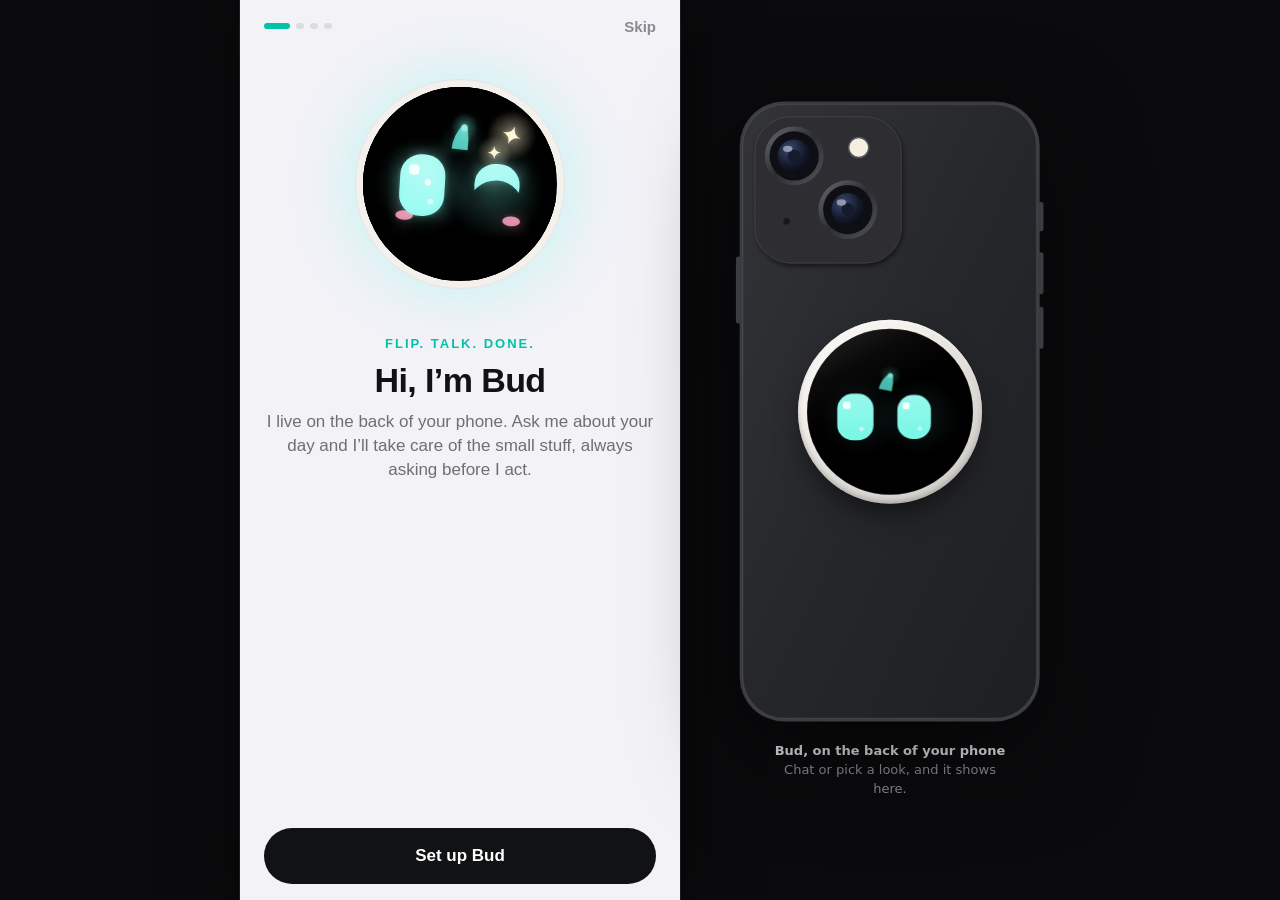
==== commit 9f33bb31: "Publish meetbud.app (2026-11-02 07:15 UTC) Co-Authored-By: Claude Opus 5.5 <noreply@anthropic.com>" ====
--- a/app/index.html
+++ b/app/index.html
@@ -23,13 +23,13 @@
         flex: 1;
       }
     </style>
-  <link rel="icon" href="/app/favicon.ico"/><meta name="description" content="Bud, the tiny AI agent on the back of your phone: talk to it, dress it up, find pieces around the world."><meta name="theme-color" content="#000000"><style>@media (min-width: 560px) { html, body { background: #0b0b0d; } #root { max-width: 440px; margin: 0 auto; box-shadow: 0 0 0 1px #1c1d21, 0 0 60px rgba(0,0,0,0.6); } }</style></head>
+  <link rel="icon" href="/app/favicon.ico"/><meta name="description" content="Bud, the tiny AI agent on the back of your phone: talk to it, dress it up, find pieces around the world."><meta name="theme-color" content="#000000"><style>@media (min-width: 560px) { html, body { background: #0b0b0d; } #root { max-width: 440px; margin: 0 auto; box-shadow: 0 0 0 1px #1c1d21, 0 0 60px rgba(0,0,0,0.6); } }</style><link rel="stylesheet" href="/app/rig.css"></head>
 
   <body>
     <!-- Use static rendering with Expo Router to support running without JavaScript. -->
     <noscript> You need to enable JavaScript to run this app. </noscript>
     <!-- The root element for your Expo app. -->
     <div id="root"></div>
-  <script src="/app/_expo/static/js/web/__expo-metro-runtime-8c088df87a31e4e6accd81c554ec290d.js" defer></script><script src="/app/_expo/static/js/web/__common-32c847c224dd5cddda0fb035c003e1c6.js" defer></script><script src="/app/_expo/static/js/web/entry-ffa985dae120c485175f16d5ab487150.js" defer></script>
-</body>
+  <script src="/app/_expo/static/js/web/__expo-metro-runtime-8c088df87a31e4e6accd81c554ec290d.js" defer></script><script src="/app/_expo/static/js/web/__common-7ad3daf903d8435c504f3424b1a69fbf.js" defer></script><script src="/app/_expo/static/js/web/entry-82d0603ed2dcee1b9114a776b540cee6.js" defer></script>
+<aside id="bud-rig" aria-label="Bud on the back of a phone"><div class="rig-phone"><div class="rig-art" aria-hidden="true"></div><button class="rig-bud" type="button" aria-label="Bud. Tap to say hi"><span class="rig-glass"><span class="rig-screen"></span></span></button></div><p class="rig-say"><b>Bud, on the back of your phone</b>Chat or pick a look, and it shows here.</p></aside><script>window.BUD_LIB = ["/lib/core.js","/lib/themes.js","/lib/states/_kit.js","/lib/states/charging.js","/lib/states/cold.js","/lib/states/confused.js","/lib/states/dizzy.js","/lib/states/done.js","/lib/states/hello.js","/lib/states/hot.js","/lib/states/idle.js","/lib/states/listening.js","/lib/states/love.js","/lib/states/lowbattery.js","/lib/states/needsyou.js","/lib/states/privacy.js","/lib/states/recording.js","/lib/states/sleeping.js","/lib/states/speaking.js","/lib/states/thinking.js","/lib/states/working.js","/lib/pose.js","/lib/fidgets.js","/lib/transitions.js","/lib/face.js","/lib/fx.js","/lib/ambients/bats.js","/lib/ambients/confetti.js","/lib/ambients/fireflies.js","/lib/ambients/notes.js","/lib/ambients/petals.js","/lib/ambients/rain.js","/lib/ambients/snow.js","/lib/ambients/sparkles.js","/lib/ambients/stars.js","/lib/accessories/_kit.js","/lib/accessories/face/divingGoggles.js","/lib/accessories/face/operaGlasses.js","/lib/accessories/face/roundGlasses.js","/lib/accessories/face/santaBeard.js","/lib/accessories/face/snorkelMask.js","/lib/accessories/face/starGlasses.js","/lib/accessories/face/sunglasses.js","/lib/accessories/head/ballCap.js","/lib/accessories/head/beanie.js","/lib/accessories/head/beret.js","/lib/accessories/head/blossom.js","/lib/accessories/head/boater.js","/lib/accessories/head/bucketHat.js","/lib/accessories/head/bunnyEars.js","/lib/accessories/head/busby.js","/lib/accessories/head/catEars.js","/lib/accessories/head/cowboyHat.js","/lib/accessories/head/crown.js","/lib/accessories/head/edelweiss.js","/lib/accessories/head/gat.js","/lib/accessories/head/headphones.js","/lib/accessories/head/laurelWreath.js","/lib/accessories/head/newsboyCap.js","/lib/accessories/head/partyHat.js","/lib/accessories/head/pirateHat.js","/lib/accessories/head/rangerHat.js","/lib/accessories/head/santaHat.js","/lib/accessories/head/strawHat.js","/lib/accessories/head/tricornHat.js","/lib/accessories/head/umbrella.js","/lib/accessories/head/witch.js","/lib/accessories/item/acorn.js","/lib/accessories/item/bagel.js","/lib/accessories/item/balloon.js","/lib/accessories/item/banhMi.js","/lib/accessories/item/beachBall.js","/lib/accessories/item/beignet.js","/lib/accessories/item/bibimbap.js","/lib/accessories/item/blueberries.js","/lib/accessories/item/brush.js","/lib/accessories/item/bubbleTea.js","/lib/accessories/item/buchae.js","/lib/accessories/item/bungeoppang.js","/lib/accessories/item/bus.js","/lib/accessories/item/cableCar.js","/lib/accessories/item/cactus.js","/lib/accessories/item/cannoli.js","/lib/accessories/item/canoe.js","/lib/accessories/item/chai.js","/lib/accessories/item/cherryBranch.js","/lib/accessories/item/chowder.js","/lib/accessories/item/churro.js","/lib/accessories/item/clownfish.js","/lib/accessories/item/coffee.js","/lib/accessories/item/cottonCandy.js","/lib/accessories/item/croissant.js","/lib/accessories/item/custardTart.js","/lib/accessories/item/dango.js","/lib/accessories/item/deepDish.js","/lib/accessories/item/deer.js","/lib/accessories/item/dimSum.js","/lib/accessories/item/dolphin.js","/lib/accessories/item/duckling.js","/lib/accessories/item/eomuk.js","/lib/accessories/item/flamingo.js","/lib/accessories/item/gelato.js","/lib/accessories/item/giraffe.js","/lib/accessories/item/globes.js","/lib/accessories/item/goldenGate.js","/lib/accessories/item/guitar.js","/lib/accessories/item/gyeongjuBread.js","/lib/accessories/item/hallabong.js","/lib/accessories/item/hareubang.js","/lib/accessories/item/kimbap.js","/lib/accessories/item/koala.js","/lib/accessories/item/lantern.js","/lib/accessories/item/libertyBell.js","/lib/accessories/item/library.js","/lib/accessories/item/lighthouse.js","/lib/accessories/item/llama.js","/lib/accessories/item/lotus.js","/lib/accessories/item/loveLock.js","/lib/accessories/item/manatee.js","/lib/accessories/item/mapleSyrup.js","/lib/accessories/item/matcha.js","/lib/accessories/item/mintTea.js","/lib/accessories/item/mosaicLizard.js","/lib/accessories/item/onigiri.js","/lib/accessories/item/orchid.js","/lib/accessories/item/panda.js","/lib/accessories/item/paperBoat.js","/lib/accessories/item/penguin.js","/lib/accessories/item/pennants.js","/lib/accessories/item/pouch.js","/lib/accessories/item/present.js","/lib/accessories/item/pretzel.js","/lib/accessories/item/protea.js","/lib/accessories/item/puffin.js","/lib/accessories/item/pumpkin.js","/lib/accessories/item/ramyeon.js","/lib/accessories/item/rocket.js","/lib/accessories/item/sailboat.js","/lib/accessories/item/seaTurtle.js","/lib/accessories/item/showTicket.js","/lib/accessories/item/slideRule.js","/lib/accessories/item/spyglass.js","/lib/accessories/item/surfboard.js","/lib/accessories/item/swan.js","/lib/accessories/item/swimRing.js","/lib/accessories/item/taco.js","/lib/accessories/item/takoyaki.js","/lib/accessories/item/teacup.js","/lib/accessories/item/telescope.js","/lib/accessories/item/torch.js","/lib/accessories/item/tteokbokki.js","/lib/accessories/item/tulip.js","/lib/accessories/item/waffle.js","/lib/accessories/neck/bestBuds.js","/lib/accessories/neck/bowtie.js","/lib/accessories/neck/crimsonScarf.js","/lib/accessories/neck/lei.js","/lib/accessories/neck/norigae.js","/lib/accessories/neck/saekdong.js","/lib/accessories/neck/scarf.js","/lib/accessories/neck/schoolScarves.js","/lib/accessories/neck/tartanScarf.js","/lib/looks.js","/lib/characters/eyes.js","/lib/characters/skins.js","/lib/screen.js","/lib/phones.js"];</script><script src="/app/rig.js"></script></body>
 </html>
--- a/app/rig.css
+++ b/app/rig.css
@@ -0,0 +1,30 @@
+/* meetbud.app/app on a wide screen: Bud on the back of a phone beside the app (rig.js). Until rig.js
+   has drawn it (body.rig-on), the app stays a centered column and the rig stays hidden. */
+#bud-rig { display: none; }
+@media (min-width: 960px) {
+  body.rig-on #root { margin: 0 0 0 calc(50% - 400px) !important; }
+  body.rig-on #bud-rig {
+    display: grid; position: fixed; left: calc(50% + 100px); top: 50%; transform: translateY(-50%);
+    justify-items: center; gap: 20px; font: 500 13px/1.45 -apple-system, "SF Pro Text", system-ui, sans-serif;
+  }
+}
+#bud-rig .rig-phone { position: relative; width: 300px; height: min(620px, 78vh); }
+#bud-rig .rig-art { position: absolute; inset: 0; filter: drop-shadow(0 30px 50px rgba(0, 0, 0, 0.55)); }
+#bud-rig .rig-art svg { position: absolute; display: block; }
+#bud-rig .rig-bud {
+  --d: 184px;
+  --shell: #f4f1ec;
+  position: absolute; left: var(--bx, 50%); top: var(--by, 50%); width: var(--d); height: var(--d);
+  margin: calc(var(--d) / -2) 0 0 calc(var(--d) / -2); border-radius: 50%; border: 0; padding: 0; cursor: pointer;
+  background: radial-gradient(circle at 30% 24%, color-mix(in srgb, var(--shell) 55%, #fff) 0%, var(--shell) 34%, color-mix(in srgb, var(--shell) 80%, #000) 100%);
+  box-shadow: 0 calc(var(--d) * 0.08) calc(var(--d) * 0.18) calc(var(--d) * -0.06) rgba(0, 0, 0, 0.7),
+    inset 0 calc(var(--d) * -0.014) calc(var(--d) * 0.028) rgba(0, 0, 0, 0.2), inset 0 calc(var(--d) * 0.01) calc(var(--d) * 0.016) rgba(255, 255, 255, 0.75);
+  transition: transform 0.25s cubic-bezier(0.2, 0.8, 0.2, 1), background 0.4s;
+  -webkit-tap-highlight-color: transparent;
+}
+#bud-rig .rig-bud:active { transform: scale(0.97); }
+#bud-rig .rig-glass { position: absolute; inset: 5.2%; border-radius: 50%; overflow: hidden; background: #000; box-shadow: inset 0 0 0 calc(var(--d) * 0.003) rgba(255, 255, 255, 0.14); }
+#bud-rig .rig-glass::after { content: ""; position: absolute; inset: 0; border-radius: 50%; pointer-events: none; background: linear-gradient(152deg, rgba(255, 255, 255, 0.16) 0%, rgba(255, 255, 255, 0.04) 24%, transparent 42%); }
+#bud-rig .rig-screen { position: absolute; inset: 2.6%; border-radius: 50%; overflow: hidden; }
+#bud-rig .rig-say { margin: 0; text-align: center; color: #8b8f97; max-width: 30ch; }
+#bud-rig .rig-say b { display: block; color: #e4e6ea; font-weight: 600; }
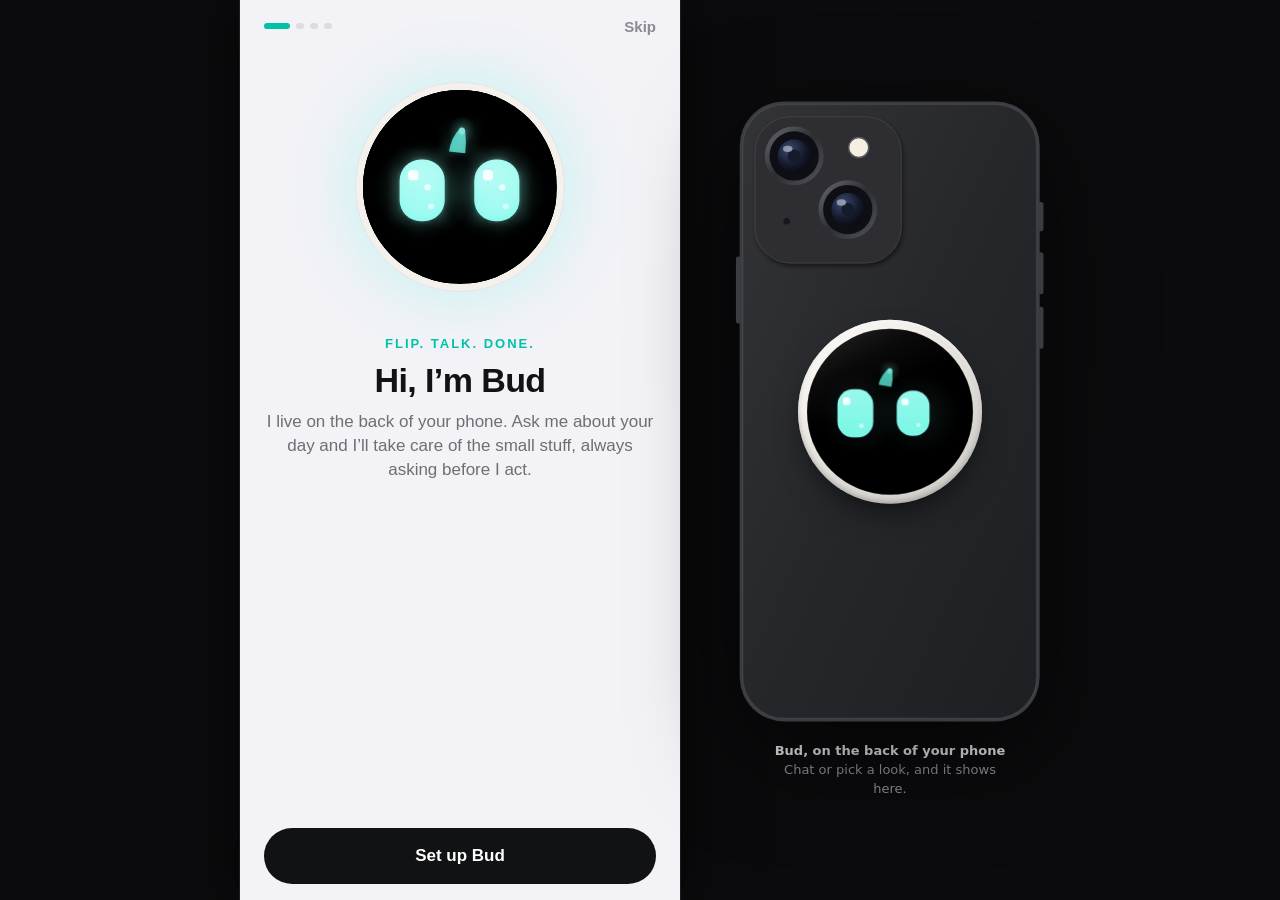
==== commit 35c3ed47: "Publish meetbud.app (2026-11-04 17:37 UTC) Co-Authored-By: Claude Opus 5.5 <noreply@anthropic.com>" ====
--- a/app/index.html
+++ b/app/index.html
@@ -30,6 +30,6 @@
     <noscript> You need to enable JavaScript to run this app. </noscript>
     <!-- The root element for your Expo app. -->
     <div id="root"></div>
-  <script src="/app/_expo/static/js/web/__expo-metro-runtime-8c088df87a31e4e6accd81c554ec290d.js" defer></script><script src="/app/_expo/static/js/web/__common-7ad3daf903d8435c504f3424b1a69fbf.js" defer></script><script src="/app/_expo/static/js/web/entry-82d0603ed2dcee1b9114a776b540cee6.js" defer></script>
-<aside id="bud-rig" aria-label="Bud on the back of a phone"><div class="rig-phone"><div class="rig-art" aria-hidden="true"></div><button class="rig-bud" type="button" aria-label="Bud. Tap to say hi"><span class="rig-glass"><span class="rig-screen"></span></span></button></div><p class="rig-say"><b>Bud, on the back of your phone</b>Chat or pick a look, and it shows here.</p></aside><script>window.BUD_LIB = ["/lib/core.js","/lib/themes.js","/lib/states/_kit.js","/lib/states/charging.js","/lib/states/cold.js","/lib/states/confused.js","/lib/states/dizzy.js","/lib/states/done.js","/lib/states/hello.js","/lib/states/hot.js","/lib/states/idle.js","/lib/states/listening.js","/lib/states/love.js","/lib/states/lowbattery.js","/lib/states/needsyou.js","/lib/states/privacy.js","/lib/states/recording.js","/lib/states/sleeping.js","/lib/states/speaking.js","/lib/states/thinking.js","/lib/states/working.js","/lib/pose.js","/lib/fidgets.js","/lib/transitions.js","/lib/face.js","/lib/fx.js","/lib/ambients/bats.js","/lib/ambients/confetti.js","/lib/ambients/fireflies.js","/lib/ambients/notes.js","/lib/ambients/petals.js","/lib/ambients/rain.js","/lib/ambients/snow.js","/lib/ambients/sparkles.js","/lib/ambients/stars.js","/lib/accessories/_kit.js","/lib/accessories/face/divingGoggles.js","/lib/accessories/face/operaGlasses.js","/lib/accessories/face/roundGlasses.js","/lib/accessories/face/santaBeard.js","/lib/accessories/face/snorkelMask.js","/lib/accessories/face/starGlasses.js","/lib/accessories/face/sunglasses.js","/lib/accessories/head/ballCap.js","/lib/accessories/head/beanie.js","/lib/accessories/head/beret.js","/lib/accessories/head/blossom.js","/lib/accessories/head/boater.js","/lib/accessories/head/bucketHat.js","/lib/accessories/head/bunnyEars.js","/lib/accessories/head/busby.js","/lib/accessories/head/catEars.js","/lib/accessories/head/cowboyHat.js","/lib/accessories/head/crown.js","/lib/accessories/head/edelweiss.js","/lib/accessories/head/gat.js","/lib/accessories/head/headphones.js","/lib/accessories/head/laurelWreath.js","/lib/accessories/head/newsboyCap.js","/lib/accessories/head/partyHat.js","/lib/accessories/head/pirateHat.js","/lib/accessories/head/rangerHat.js","/lib/accessories/head/santaHat.js","/lib/accessories/head/strawHat.js","/lib/accessories/head/tricornHat.js","/lib/accessories/head/umbrella.js","/lib/accessories/head/witch.js","/lib/accessories/item/acorn.js","/lib/accessories/item/bagel.js","/lib/accessories/item/balloon.js","/lib/accessories/item/banhMi.js","/lib/accessories/item/beachBall.js","/lib/accessories/item/beignet.js","/lib/accessories/item/bibimbap.js","/lib/accessories/item/blueberries.js","/lib/accessories/item/brush.js","/lib/accessories/item/bubbleTea.js","/lib/accessories/item/buchae.js","/lib/accessories/item/bungeoppang.js","/lib/accessories/item/bus.js","/lib/accessories/item/cableCar.js","/lib/accessories/item/cactus.js","/lib/accessories/item/cannoli.js","/lib/accessories/item/canoe.js","/lib/accessories/item/chai.js","/lib/accessories/item/cherryBranch.js","/lib/accessories/item/chowder.js","/lib/accessories/item/churro.js","/lib/accessories/item/clownfish.js","/lib/accessories/item/coffee.js","/lib/accessories/item/cottonCandy.js","/lib/accessories/item/croissant.js","/lib/accessories/item/custardTart.js","/lib/accessories/item/dango.js","/lib/accessories/item/deepDish.js","/lib/accessories/item/deer.js","/lib/accessories/item/dimSum.js","/lib/accessories/item/dolphin.js","/lib/accessories/item/duckling.js","/lib/accessories/item/eomuk.js","/lib/accessories/item/flamingo.js","/lib/accessories/item/gelato.js","/lib/accessories/item/giraffe.js","/lib/accessories/item/globes.js","/lib/accessories/item/goldenGate.js","/lib/accessories/item/guitar.js","/lib/accessories/item/gyeongjuBread.js","/lib/accessories/item/hallabong.js","/lib/accessories/item/hareubang.js","/lib/accessories/item/kimbap.js","/lib/accessories/item/koala.js","/lib/accessories/item/lantern.js","/lib/accessories/item/libertyBell.js","/lib/accessories/item/library.js","/lib/accessories/item/lighthouse.js","/lib/accessories/item/llama.js","/lib/accessories/item/lotus.js","/lib/accessories/item/loveLock.js","/lib/accessories/item/manatee.js","/lib/accessories/item/mapleSyrup.js","/lib/accessories/item/matcha.js","/lib/accessories/item/mintTea.js","/lib/accessories/item/mosaicLizard.js","/lib/accessories/item/onigiri.js","/lib/accessories/item/orchid.js","/lib/accessories/item/panda.js","/lib/accessories/item/paperBoat.js","/lib/accessories/item/penguin.js","/lib/accessories/item/pennants.js","/lib/accessories/item/pouch.js","/lib/accessories/item/present.js","/lib/accessories/item/pretzel.js","/lib/accessories/item/protea.js","/lib/accessories/item/puffin.js","/lib/accessories/item/pumpkin.js","/lib/accessories/item/ramyeon.js","/lib/accessories/item/rocket.js","/lib/accessories/item/sailboat.js","/lib/accessories/item/seaTurtle.js","/lib/accessories/item/showTicket.js","/lib/accessories/item/slideRule.js","/lib/accessories/item/spyglass.js","/lib/accessories/item/surfboard.js","/lib/accessories/item/swan.js","/lib/accessories/item/swimRing.js","/lib/accessories/item/taco.js","/lib/accessories/item/takoyaki.js","/lib/accessories/item/teacup.js","/lib/accessories/item/telescope.js","/lib/accessories/item/torch.js","/lib/accessories/item/tteokbokki.js","/lib/accessories/item/tulip.js","/lib/accessories/item/waffle.js","/lib/accessories/neck/bestBuds.js","/lib/accessories/neck/bowtie.js","/lib/accessories/neck/crimsonScarf.js","/lib/accessories/neck/lei.js","/lib/accessories/neck/norigae.js","/lib/accessories/neck/saekdong.js","/lib/accessories/neck/scarf.js","/lib/accessories/neck/schoolScarves.js","/lib/accessories/neck/tartanScarf.js","/lib/looks.js","/lib/characters/eyes.js","/lib/characters/skins.js","/lib/screen.js","/lib/phones.js"];</script><script src="/app/rig.js"></script></body>
+  <script src="/app/_expo/static/js/web/__expo-metro-runtime-8c088df87a31e4e6accd81c554ec290d.js" defer></script><script src="/app/_expo/static/js/web/__common-26f5ab9b555971bd06deccdd49fa5cef.js" defer></script><script src="/app/_expo/static/js/web/entry-ed8891b420f7bbb28ed089a6966df0c8.js" defer></script>
+<aside id="bud-rig" aria-label="Bud on the back of a phone"><div class="rig-phone"><div class="rig-art" aria-hidden="true"></div><button class="rig-bud" type="button" aria-label="Bud. Tap to say hi"><span class="rig-glass"><span class="rig-screen"></span></span></button></div><p class="rig-say"><b>Bud, on the back of your phone</b>Chat or pick a look, and it shows here.</p></aside><script>window.BUD_LIB = ["/lib/core.js","/lib/themes.js","/lib/states/_kit.js","/lib/states/charging.js","/lib/states/cold.js","/lib/states/confused.js","/lib/states/dizzy.js","/lib/states/done.js","/lib/states/hello.js","/lib/states/hot.js","/lib/states/idle.js","/lib/states/listening.js","/lib/states/love.js","/lib/states/lowbattery.js","/lib/states/needsyou.js","/lib/states/privacy.js","/lib/states/recording.js","/lib/states/sleeping.js","/lib/states/speaking.js","/lib/states/thinking.js","/lib/states/wave.js","/lib/states/working.js","/lib/pose.js","/lib/fidgets.js","/lib/transitions.js","/lib/face.js","/lib/fx.js","/lib/ambients/bats.js","/lib/ambients/confetti.js","/lib/ambients/fireflies.js","/lib/ambients/notes.js","/lib/ambients/petals.js","/lib/ambients/rain.js","/lib/ambients/snow.js","/lib/ambients/sparkles.js","/lib/ambients/stars.js","/lib/accessories/_kit.js","/lib/accessories/face/divingGoggles.js","/lib/accessories/face/operaGlasses.js","/lib/accessories/face/roundGlasses.js","/lib/accessories/face/santaBeard.js","/lib/accessories/face/snorkelMask.js","/lib/accessories/face/starGlasses.js","/lib/accessories/face/sunglasses.js","/lib/accessories/head/ballCap.js","/lib/accessories/head/beanie.js","/lib/accessories/head/beret.js","/lib/accessories/head/blossom.js","/lib/accessories/head/boater.js","/lib/accessories/head/bucketHat.js","/lib/accessories/head/bunnyEars.js","/lib/accessories/head/busby.js","/lib/accessories/head/catEars.js","/lib/accessories/head/cowboyHat.js","/lib/accessories/head/crown.js","/lib/accessories/head/edelweiss.js","/lib/accessories/head/gat.js","/lib/accessories/head/headphones.js","/lib/accessories/head/laurelWreath.js","/lib/accessories/head/newsboyCap.js","/lib/accessories/head/partyHat.js","/lib/accessories/head/pirateHat.js","/lib/accessories/head/rangerHat.js","/lib/accessories/head/santaHat.js","/lib/accessories/head/strawHat.js","/lib/accessories/head/tricornHat.js","/lib/accessories/head/umbrella.js","/lib/accessories/head/witch.js","/lib/accessories/item/acorn.js","/lib/accessories/item/bagel.js","/lib/accessories/item/balloon.js","/lib/accessories/item/banhMi.js","/lib/accessories/item/beachBall.js","/lib/accessories/item/beignet.js","/lib/accessories/item/bibimbap.js","/lib/accessories/item/blueberries.js","/lib/accessories/item/brush.js","/lib/accessories/item/bubbleTea.js","/lib/accessories/item/buchae.js","/lib/accessories/item/bungeoppang.js","/lib/accessories/item/bus.js","/lib/accessories/item/cableCar.js","/lib/accessories/item/cactus.js","/lib/accessories/item/cannoli.js","/lib/accessories/item/canoe.js","/lib/accessories/item/chai.js","/lib/accessories/item/cherryBranch.js","/lib/accessories/item/chowder.js","/lib/accessories/item/churro.js","/lib/accessories/item/clownfish.js","/lib/accessories/item/coffee.js","/lib/accessories/item/cottonCandy.js","/lib/accessories/item/croissant.js","/lib/accessories/item/custardTart.js","/lib/accessories/item/dango.js","/lib/accessories/item/deepDish.js","/lib/accessories/item/deer.js","/lib/accessories/item/dimSum.js","/lib/accessories/item/dolphin.js","/lib/accessories/item/duckling.js","/lib/accessories/item/eomuk.js","/lib/accessories/item/flamingo.js","/lib/accessories/item/gelato.js","/lib/accessories/item/giraffe.js","/lib/accessories/item/globes.js","/lib/accessories/item/goldenGate.js","/lib/accessories/item/guitar.js","/lib/accessories/item/gyeongjuBread.js","/lib/accessories/item/hallabong.js","/lib/accessories/item/hareubang.js","/lib/accessories/item/kimbap.js","/lib/accessories/item/koala.js","/lib/accessories/item/lantern.js","/lib/accessories/item/libertyBell.js","/lib/accessories/item/library.js","/lib/accessories/item/lighthouse.js","/lib/accessories/item/llama.js","/lib/accessories/item/lotus.js","/lib/accessories/item/loveLock.js","/lib/accessories/item/manatee.js","/lib/accessories/item/mapleSyrup.js","/lib/accessories/item/matcha.js","/lib/accessories/item/mintTea.js","/lib/accessories/item/mosaicLizard.js","/lib/accessories/item/onigiri.js","/lib/accessories/item/orchid.js","/lib/accessories/item/panda.js","/lib/accessories/item/paperBoat.js","/lib/accessories/item/penguin.js","/lib/accessories/item/pennants.js","/lib/accessories/item/pouch.js","/lib/accessories/item/present.js","/lib/accessories/item/pretzel.js","/lib/accessories/item/protea.js","/lib/accessories/item/puffin.js","/lib/accessories/item/pumpkin.js","/lib/accessories/item/ramyeon.js","/lib/accessories/item/rocket.js","/lib/accessories/item/sailboat.js","/lib/accessories/item/seaTurtle.js","/lib/accessories/item/showTicket.js","/lib/accessories/item/slideRule.js","/lib/accessories/item/spyglass.js","/lib/accessories/item/surfboard.js","/lib/accessories/item/swan.js","/lib/accessories/item/swimRing.js","/lib/accessories/item/taco.js","/lib/accessories/item/takoyaki.js","/lib/accessories/item/teacup.js","/lib/accessories/item/telescope.js","/lib/accessories/item/torch.js","/lib/accessories/item/tteokbokki.js","/lib/accessories/item/tulip.js","/lib/accessories/item/waffle.js","/lib/accessories/neck/bestBuds.js","/lib/accessories/neck/bowtie.js","/lib/accessories/neck/crimsonScarf.js","/lib/accessories/neck/lei.js","/lib/accessories/neck/norigae.js","/lib/accessories/neck/saekdong.js","/lib/accessories/neck/scarf.js","/lib/accessories/neck/schoolScarves.js","/lib/accessories/neck/tartanScarf.js","/lib/looks.js","/lib/characters/eyes.js","/lib/characters/skins.js","/lib/screen.js","/lib/phones.js"];</script><script src="/app/rig.js"></script></body>
 </html>
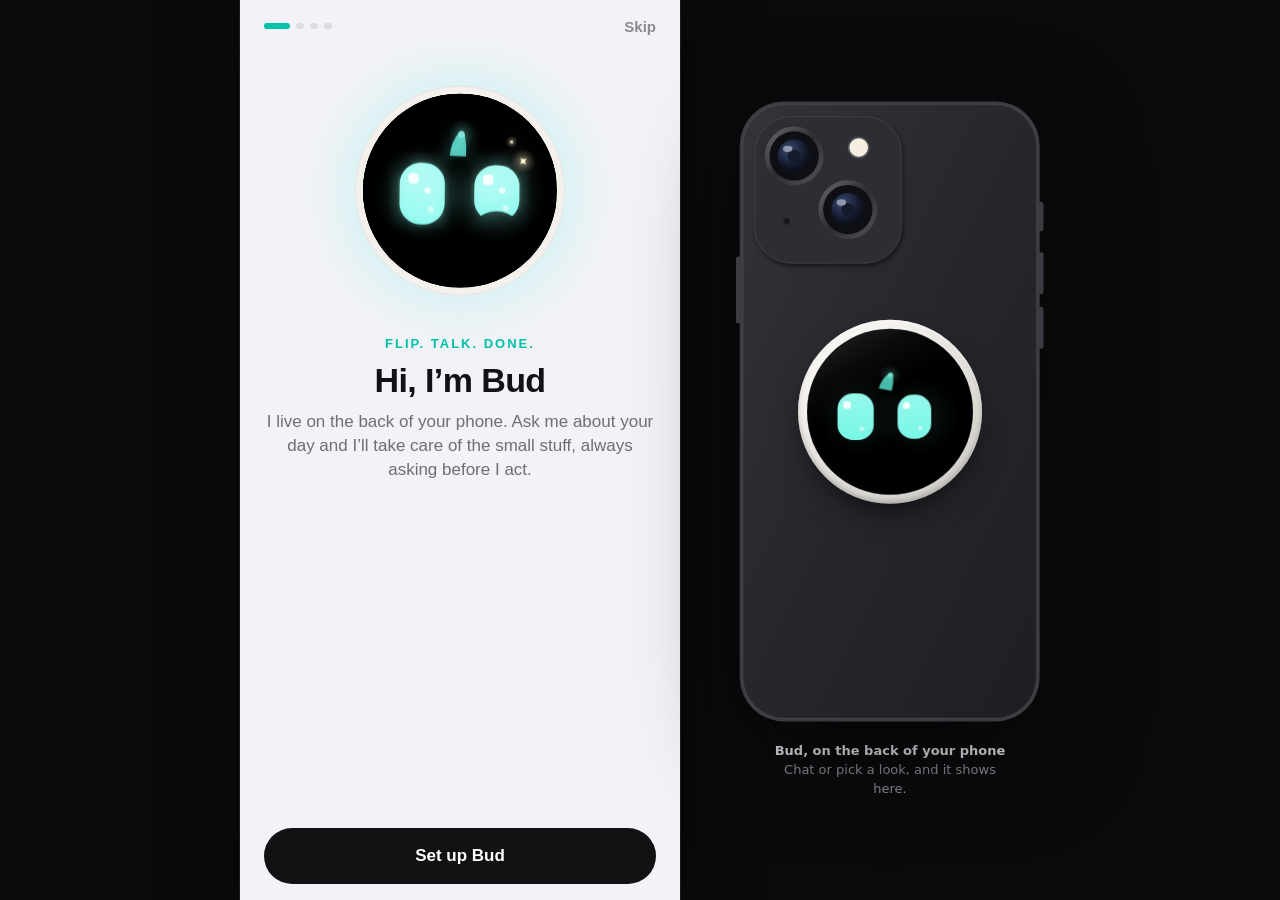
==== commit 905283ab: "Publish meetbud.app (2026-11-06 04:40 UTC) Co-Authored-By: Claude Opus 5.5 <noreply@anthropic.com>" ====
--- a/app/index.html
+++ b/app/index.html
@@ -30,6 +30,6 @@
     <noscript> You need to enable JavaScript to run this app. </noscript>
     <!-- The root element for your Expo app. -->
     <div id="root"></div>
-  <script src="/app/_expo/static/js/web/__expo-metro-runtime-8c088df87a31e4e6accd81c554ec290d.js" defer></script><script src="/app/_expo/static/js/web/__common-26f5ab9b555971bd06deccdd49fa5cef.js" defer></script><script src="/app/_expo/static/js/web/entry-ed8891b420f7bbb28ed089a6966df0c8.js" defer></script>
-<aside id="bud-rig" aria-label="Bud on the back of a phone"><div class="rig-phone"><div class="rig-art" aria-hidden="true"></div><button class="rig-bud" type="button" aria-label="Bud. Tap to say hi"><span class="rig-glass"><span class="rig-screen"></span></span></button></div><p class="rig-say"><b>Bud, on the back of your phone</b>Chat or pick a look, and it shows here.</p></aside><script>window.BUD_LIB = ["/lib/core.js","/lib/themes.js","/lib/states/_kit.js","/lib/states/charging.js","/lib/states/cold.js","/lib/states/confused.js","/lib/states/dizzy.js","/lib/states/done.js","/lib/states/hello.js","/lib/states/hot.js","/lib/states/idle.js","/lib/states/listening.js","/lib/states/love.js","/lib/states/lowbattery.js","/lib/states/needsyou.js","/lib/states/privacy.js","/lib/states/recording.js","/lib/states/sleeping.js","/lib/states/speaking.js","/lib/states/thinking.js","/lib/states/wave.js","/lib/states/working.js","/lib/pose.js","/lib/fidgets.js","/lib/transitions.js","/lib/face.js","/lib/fx.js","/lib/ambients/bats.js","/lib/ambients/confetti.js","/lib/ambients/fireflies.js","/lib/ambients/notes.js","/lib/ambients/petals.js","/lib/ambients/rain.js","/lib/ambients/snow.js","/lib/ambients/sparkles.js","/lib/ambients/stars.js","/lib/accessories/_kit.js","/lib/accessories/face/divingGoggles.js","/lib/accessories/face/operaGlasses.js","/lib/accessories/face/roundGlasses.js","/lib/accessories/face/santaBeard.js","/lib/accessories/face/snorkelMask.js","/lib/accessories/face/starGlasses.js","/lib/accessories/face/sunglasses.js","/lib/accessories/head/ballCap.js","/lib/accessories/head/beanie.js","/lib/accessories/head/beret.js","/lib/accessories/head/blossom.js","/lib/accessories/head/boater.js","/lib/accessories/head/bucketHat.js","/lib/accessories/head/bunnyEars.js","/lib/accessories/head/busby.js","/lib/accessories/head/catEars.js","/lib/accessories/head/cowboyHat.js","/lib/accessories/head/crown.js","/lib/accessories/head/edelweiss.js","/lib/accessories/head/gat.js","/lib/accessories/head/headphones.js","/lib/accessories/head/laurelWreath.js","/lib/accessories/head/newsboyCap.js","/lib/accessories/head/partyHat.js","/lib/accessories/head/pirateHat.js","/lib/accessories/head/rangerHat.js","/lib/accessories/head/santaHat.js","/lib/accessories/head/strawHat.js","/lib/accessories/head/tricornHat.js","/lib/accessories/head/umbrella.js","/lib/accessories/head/witch.js","/lib/accessories/item/acorn.js","/lib/accessories/item/bagel.js","/lib/accessories/item/balloon.js","/lib/accessories/item/banhMi.js","/lib/accessories/item/beachBall.js","/lib/accessories/item/beignet.js","/lib/accessories/item/bibimbap.js","/lib/accessories/item/blueberries.js","/lib/accessories/item/brush.js","/lib/accessories/item/bubbleTea.js","/lib/accessories/item/buchae.js","/lib/accessories/item/bungeoppang.js","/lib/accessories/item/bus.js","/lib/accessories/item/cableCar.js","/lib/accessories/item/cactus.js","/lib/accessories/item/cannoli.js","/lib/accessories/item/canoe.js","/lib/accessories/item/chai.js","/lib/accessories/item/cherryBranch.js","/lib/accessories/item/chowder.js","/lib/accessories/item/churro.js","/lib/accessories/item/clownfish.js","/lib/accessories/item/coffee.js","/lib/accessories/item/cottonCandy.js","/lib/accessories/item/croissant.js","/lib/accessories/item/custardTart.js","/lib/accessories/item/dango.js","/lib/accessories/item/deepDish.js","/lib/accessories/item/deer.js","/lib/accessories/item/dimSum.js","/lib/accessories/item/dolphin.js","/lib/accessories/item/duckling.js","/lib/accessories/item/eomuk.js","/lib/accessories/item/flamingo.js","/lib/accessories/item/gelato.js","/lib/accessories/item/giraffe.js","/lib/accessories/item/globes.js","/lib/accessories/item/goldenGate.js","/lib/accessories/item/guitar.js","/lib/accessories/item/gyeongjuBread.js","/lib/accessories/item/hallabong.js","/lib/accessories/item/hareubang.js","/lib/accessories/item/kimbap.js","/lib/accessories/item/koala.js","/lib/accessories/item/lantern.js","/lib/accessories/item/libertyBell.js","/lib/accessories/item/library.js","/lib/accessories/item/lighthouse.js","/lib/accessories/item/llama.js","/lib/accessories/item/lotus.js","/lib/accessories/item/loveLock.js","/lib/accessories/item/manatee.js","/lib/accessories/item/mapleSyrup.js","/lib/accessories/item/matcha.js","/lib/accessories/item/mintTea.js","/lib/accessories/item/mosaicLizard.js","/lib/accessories/item/onigiri.js","/lib/accessories/item/orchid.js","/lib/accessories/item/panda.js","/lib/accessories/item/paperBoat.js","/lib/accessories/item/penguin.js","/lib/accessories/item/pennants.js","/lib/accessories/item/pouch.js","/lib/accessories/item/present.js","/lib/accessories/item/pretzel.js","/lib/accessories/item/protea.js","/lib/accessories/item/puffin.js","/lib/accessories/item/pumpkin.js","/lib/accessories/item/ramyeon.js","/lib/accessories/item/rocket.js","/lib/accessories/item/sailboat.js","/lib/accessories/item/seaTurtle.js","/lib/accessories/item/showTicket.js","/lib/accessories/item/slideRule.js","/lib/accessories/item/spyglass.js","/lib/accessories/item/surfboard.js","/lib/accessories/item/swan.js","/lib/accessories/item/swimRing.js","/lib/accessories/item/taco.js","/lib/accessories/item/takoyaki.js","/lib/accessories/item/teacup.js","/lib/accessories/item/telescope.js","/lib/accessories/item/torch.js","/lib/accessories/item/tteokbokki.js","/lib/accessories/item/tulip.js","/lib/accessories/item/waffle.js","/lib/accessories/neck/bestBuds.js","/lib/accessories/neck/bowtie.js","/lib/accessories/neck/crimsonScarf.js","/lib/accessories/neck/lei.js","/lib/accessories/neck/norigae.js","/lib/accessories/neck/saekdong.js","/lib/accessories/neck/scarf.js","/lib/accessories/neck/schoolScarves.js","/lib/accessories/neck/tartanScarf.js","/lib/looks.js","/lib/characters/eyes.js","/lib/characters/skins.js","/lib/screen.js","/lib/phones.js"];</script><script src="/app/rig.js"></script></body>
+  <script src="/app/_expo/static/js/web/__expo-metro-runtime-8c088df87a31e4e6accd81c554ec290d.js" defer></script><script src="/app/_expo/static/js/web/__common-f950464133b0614bfdaf48464f9b4feb.js" defer></script><script src="/app/_expo/static/js/web/entry-85aec95d4b01ee8f2fce3886dbaf79e9.js" defer></script>
+<aside id="bud-rig" aria-label="Bud on the back of a phone"><div class="rig-phone"><div class="rig-art" aria-hidden="true"></div><button class="rig-bud" type="button" aria-label="Bud. Tap to say hi"><span class="rig-glass"><span class="rig-screen"></span></span></button></div><p class="rig-say"><b>Bud, on the back of your phone</b>Chat or pick a look, and it shows here.</p></aside><script>window.BUD_LIB = ["/lib/core.js","/lib/themes.js","/lib/states/_kit.js","/lib/states/charging.js","/lib/states/cold.js","/lib/states/confused.js","/lib/states/dizzy.js","/lib/states/done.js","/lib/states/hello.js","/lib/states/hot.js","/lib/states/idle.js","/lib/states/listening.js","/lib/states/love.js","/lib/states/lowbattery.js","/lib/states/needsyou.js","/lib/states/privacy.js","/lib/states/recording.js","/lib/states/sleeping.js","/lib/states/speaking.js","/lib/states/thinking.js","/lib/states/wave.js","/lib/states/working.js","/lib/pose.js","/lib/fidgets.js","/lib/transitions.js","/lib/face.js","/lib/fx.js","/lib/ambients/bats.js","/lib/ambients/confetti.js","/lib/ambients/fireflies.js","/lib/ambients/notes.js","/lib/ambients/petals.js","/lib/ambients/rain.js","/lib/ambients/snow.js","/lib/ambients/sparkles.js","/lib/ambients/stars.js","/lib/accessories/_kit.js","/lib/accessories/face/divingGoggles.js","/lib/accessories/face/operaGlasses.js","/lib/accessories/face/roundGlasses.js","/lib/accessories/face/santaBeard.js","/lib/accessories/face/snorkelMask.js","/lib/accessories/face/srVisor.js","/lib/accessories/face/starGlasses.js","/lib/accessories/face/sunglasses.js","/lib/accessories/head/ballCap.js","/lib/accessories/head/beanie.js","/lib/accessories/head/beret.js","/lib/accessories/head/blossom.js","/lib/accessories/head/boater.js","/lib/accessories/head/bucketHat.js","/lib/accessories/head/bunnyEars.js","/lib/accessories/head/busby.js","/lib/accessories/head/catEars.js","/lib/accessories/head/cowboyHat.js","/lib/accessories/head/crown.js","/lib/accessories/head/edelweiss.js","/lib/accessories/head/gat.js","/lib/accessories/head/headphones.js","/lib/accessories/head/laurelWreath.js","/lib/accessories/head/newsboyCap.js","/lib/accessories/head/partyHat.js","/lib/accessories/head/pirateHat.js","/lib/accessories/head/rangerHat.js","/lib/accessories/head/santaHat.js","/lib/accessories/head/strawHat.js","/lib/accessories/head/tricornHat.js","/lib/accessories/head/umbrella.js","/lib/accessories/head/witch.js","/lib/accessories/item/acorn.js","/lib/accessories/item/bagel.js","/lib/accessories/item/balloon.js","/lib/accessories/item/banhMi.js","/lib/accessories/item/beachBall.js","/lib/accessories/item/beignet.js","/lib/accessories/item/bibimbap.js","/lib/accessories/item/blueberries.js","/lib/accessories/item/brush.js","/lib/accessories/item/bubbleTea.js","/lib/accessories/item/buchae.js","/lib/accessories/item/bungeoppang.js","/lib/accessories/item/bus.js","/lib/accessories/item/cableCar.js","/lib/accessories/item/cactus.js","/lib/accessories/item/cannoli.js","/lib/accessories/item/canoe.js","/lib/accessories/item/chai.js","/lib/accessories/item/cherryBranch.js","/lib/accessories/item/chowder.js","/lib/accessories/item/churro.js","/lib/accessories/item/clownfish.js","/lib/accessories/item/coffee.js","/lib/accessories/item/cottonCandy.js","/lib/accessories/item/croissant.js","/lib/accessories/item/custardTart.js","/lib/accessories/item/dango.js","/lib/accessories/item/deepDish.js","/lib/accessories/item/deer.js","/lib/accessories/item/dimSum.js","/lib/accessories/item/dolphin.js","/lib/accessories/item/duckling.js","/lib/accessories/item/eomuk.js","/lib/accessories/item/flamingo.js","/lib/accessories/item/gelato.js","/lib/accessories/item/giraffe.js","/lib/accessories/item/globes.js","/lib/accessories/item/goldenGate.js","/lib/accessories/item/guitar.js","/lib/accessories/item/gyeongjuBread.js","/lib/accessories/item/hallabong.js","/lib/accessories/item/hareubang.js","/lib/accessories/item/kimbap.js","/lib/accessories/item/koala.js","/lib/accessories/item/lantern.js","/lib/accessories/item/libertyBell.js","/lib/accessories/item/library.js","/lib/accessories/item/lighthouse.js","/lib/accessories/item/llama.js","/lib/accessories/item/lotus.js","/lib/accessories/item/loveLock.js","/lib/accessories/item/manatee.js","/lib/accessories/item/mapleSyrup.js","/lib/accessories/item/matcha.js","/lib/accessories/item/mintTea.js","/lib/accessories/item/mosaicLizard.js","/lib/accessories/item/onigiri.js","/lib/accessories/item/orchid.js","/lib/accessories/item/panda.js","/lib/accessories/item/paperBoat.js","/lib/accessories/item/penguin.js","/lib/accessories/item/pennants.js","/lib/accessories/item/pouch.js","/lib/accessories/item/present.js","/lib/accessories/item/pretzel.js","/lib/accessories/item/protea.js","/lib/accessories/item/puffin.js","/lib/accessories/item/pumpkin.js","/lib/accessories/item/ramyeon.js","/lib/accessories/item/rocket.js","/lib/accessories/item/sailboat.js","/lib/accessories/item/seaTurtle.js","/lib/accessories/item/showTicket.js","/lib/accessories/item/slideRule.js","/lib/accessories/item/spyglass.js","/lib/accessories/item/surfboard.js","/lib/accessories/item/swan.js","/lib/accessories/item/swimRing.js","/lib/accessories/item/taco.js","/lib/accessories/item/takoyaki.js","/lib/accessories/item/teacup.js","/lib/accessories/item/telescope.js","/lib/accessories/item/torch.js","/lib/accessories/item/tteokbokki.js","/lib/accessories/item/tulip.js","/lib/accessories/item/waffle.js","/lib/accessories/neck/bestBuds.js","/lib/accessories/neck/bowtie.js","/lib/accessories/neck/crimsonScarf.js","/lib/accessories/neck/lei.js","/lib/accessories/neck/norigae.js","/lib/accessories/neck/saekdong.js","/lib/accessories/neck/scarf.js","/lib/accessories/neck/schoolScarves.js","/lib/accessories/neck/tartanScarf.js","/lib/looks.js","/lib/characters/eyes.js","/lib/characters/skins.js","/lib/screen.js","/lib/phones.js"];</script><script src="/app/rig.js"></script></body>
 </html>
